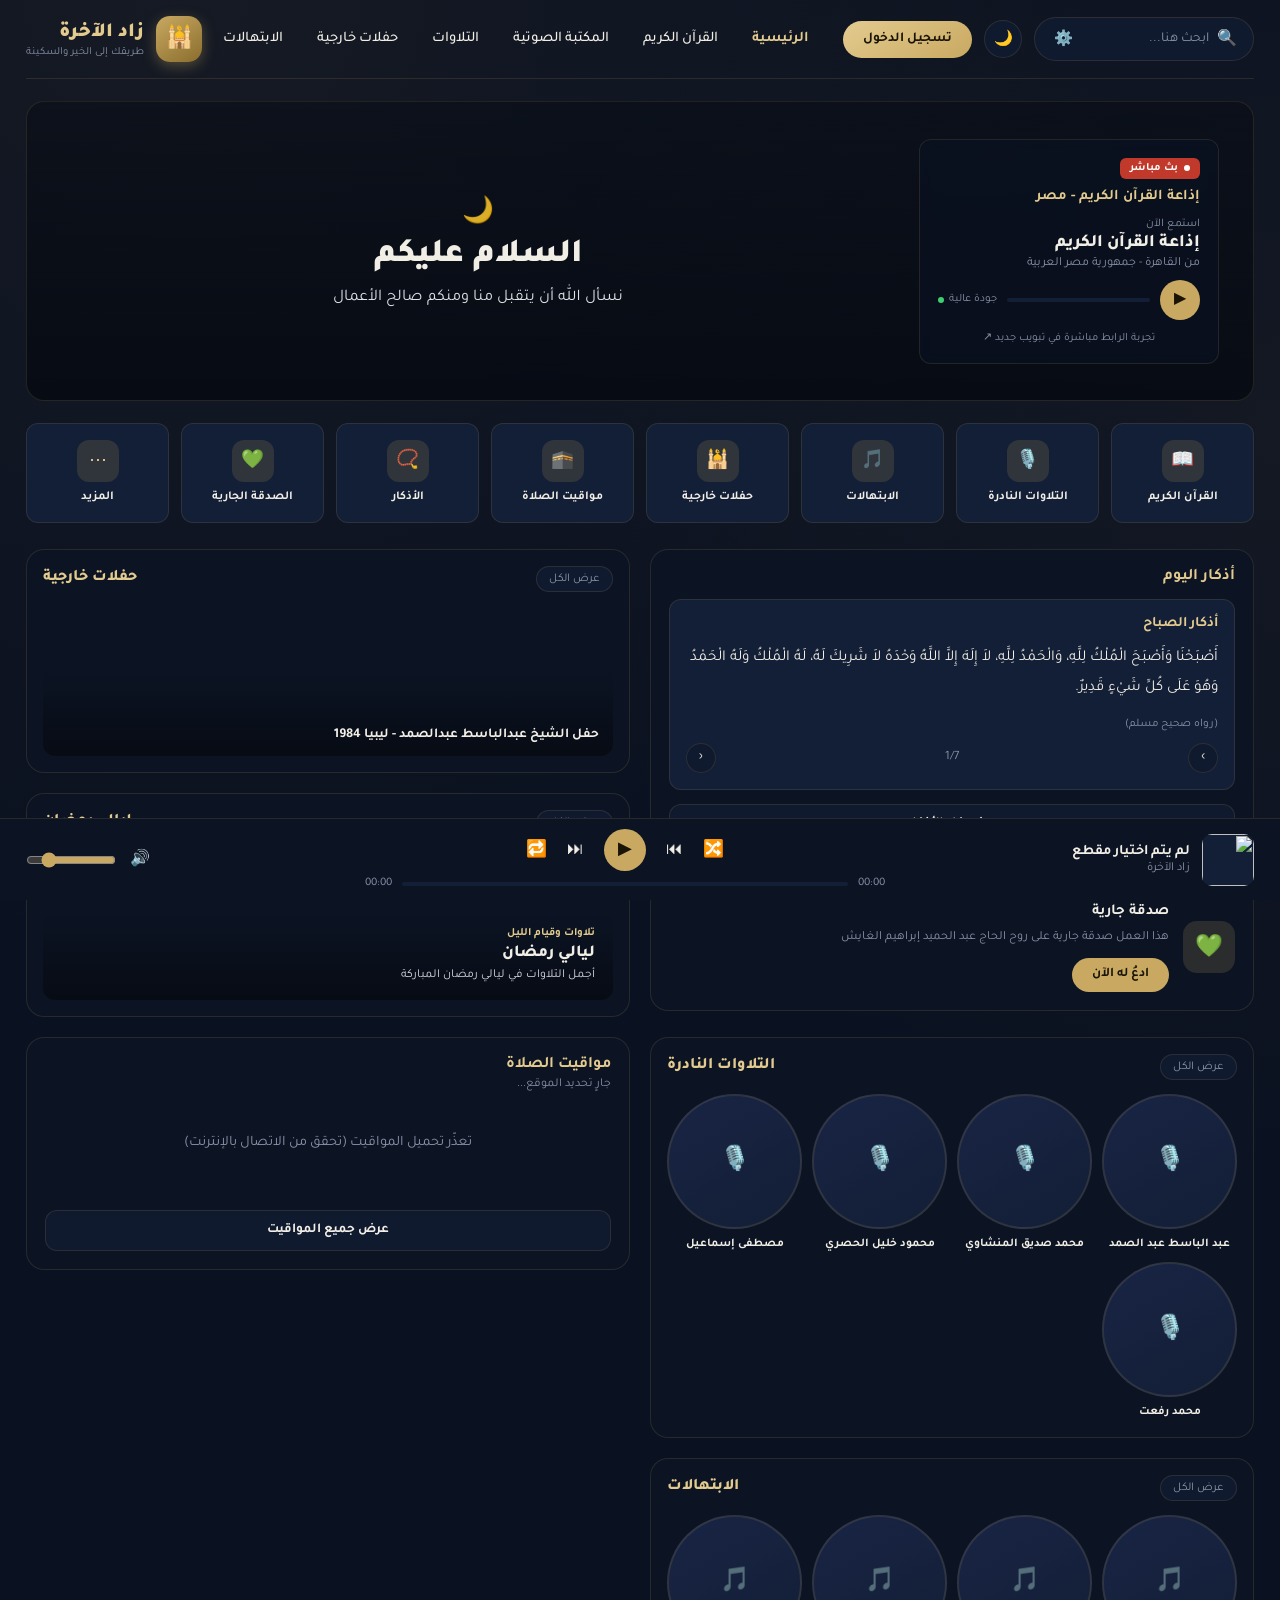
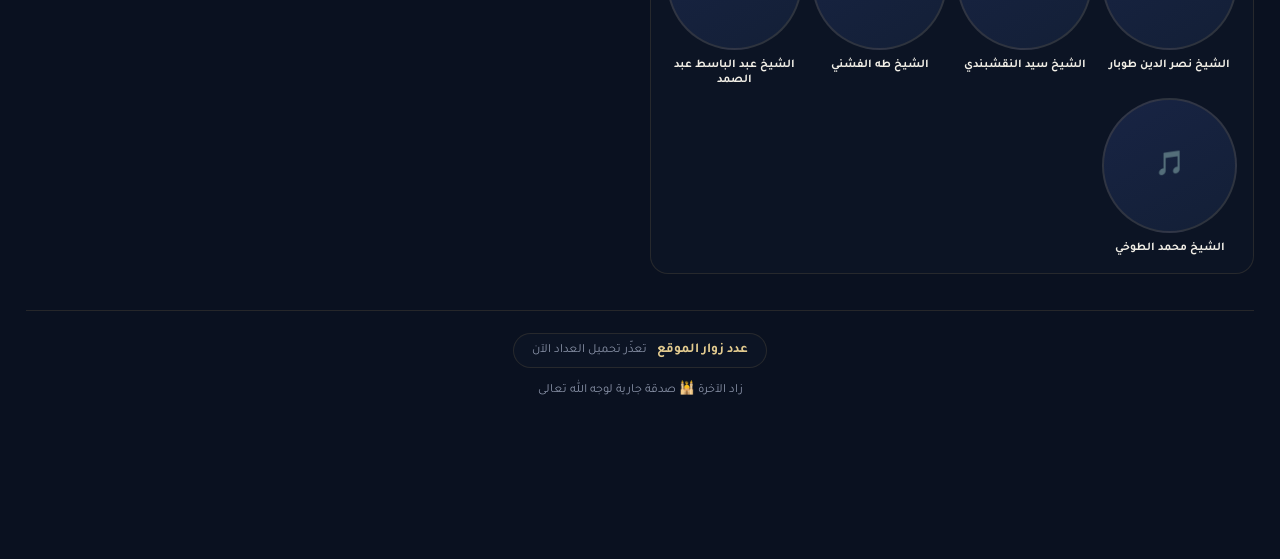
==== index.html @ 5b558870 "test" ====
<!DOCTYPE html>
<html lang="ar" dir="rtl">
<head>
<meta charset="UTF-8">
<meta name="viewport" content="width=device-width, initial-scale=1.0">
<title>زاد الآخرة - خير الزاد ليوم المعاد</title>
<meta name="description" content="زاد الآخرة: منصتك الإسلامية الشاملة للقرآن الكريم، التلاوات، الابتهالات، الأذكار، ومواقيت الصلاة.">
<link rel="icon" href="data:image/svg+xml,<svg xmlns=%22http://www.w3.org/2000/svg%22 viewBox=%220 0 100 100%22><text y=%22.9em%22 font-size=%2290%22>🕌</text></svg>">
<link rel="stylesheet" href="css/style.css">
</head>
<body>

<script>
function renderPage(){
  const c = document.getElementById("page-content");
  c.innerHTML = `
    <section class="hero">
      <div class="hero-inner">
        <div class="hero-radio">
          <span class="live-badge"><span class="dot"></span> بث مباشر</span>
          <div class="radio-title">إذاعة القرآن الكريم - مصر</div>
          <div class="radio-now">
            <div class="lbl">استمع الآن</div>
            <h3>إذاعة القرآن الكريم</h3>
            <p>من القاهرة - جمهورية مصر العربية</p>
          </div>
          <div class="radio-controls">
            <button class="radio-play-btn" id="radio-play">▶</button>
            <div class="radio-progress"><i></i></div>
            <span class="radio-quality">جودة عالية <i class="dot-green"></i></span>
          </div>
          <a href="https://backup.qurango.net/radio/mix" target="_blank" rel="noopener" style="display:block; margin-top:10px; font-size:.7rem; color:var(--text-muted); text-align:center;">تجربة الرابط مباشرة في تبويب جديد ↗</a>
        </div>
        <div class="hero-text">
          <div class="crescent">🌙</div>
          <h2>السلام عليكم</h2>
          <p>نسأل الله أن يتقبل منا ومنكم صالح الأعمال</p>
        </div>
      </div>
    </section>

    <nav class="quick-access">
      <a href="quran.html"><span class="qa-ico">📖</span><span>القرآن الكريم</span></a>
      <a href="tilawat.html"><span class="qa-ico">🎙️</span><span>التلاوات النادرة</span></a>
      <a href="ibtihalat.html"><span class="qa-ico">🎵</span><span>الابتهالات</span></a>
      <a href="external.html"><span class="qa-ico">🕌</span><span>حفلات خارجية</span></a>
      <a href="#prayer-panel"><span class="qa-ico">🕋</span><span>مواقيت الصلاة</span></a>
      <a href="azkar.html"><span class="qa-ico">📿</span><span>الأذكار</span></a>
      <a href="sadaqa.html"><span class="qa-ico">💚</span><span>الصدقة الجارية</span></a>
      <a href="settings.html"><span class="qa-ico">⋯</span><span>المزيد</span></a>
    </nav>

    <div class="dashboard-grid">
      <aside class="dash-col">
        <div class="panel">
          <h3>أذكار اليوم</h3>
          <div class="azkar-mini" style="margin-top:12px">
            <div class="azkar-cat" id="azkar-cat">أذكار الصباح</div>
            <p class="azkar-text" id="azkar-text">جارٍ التحميل...</p>
            <div class="azkar-source" id="azkar-source"></div>
            <div class="azkar-nav">
              <button id="azkar-next">›</button>
              <span class="count" id="azkar-count">1/10</span>
              <button id="azkar-prev">‹</button>
            </div>
          </div>
          <button class="show-all-btn" onclick="location.href='azkar.html'">عرض كل الأذكار</button>
        </div>

        <div class="sadaqa-panel">
          <div class="sadaqa-ico">💚</div>
          <div>
            <h3>صدقة جارية</h3>
            <p class="sadaqa-dedication" id="sadaqa-name">هذا العمل صدقة جارية على روح الحاج عبد الحميد إبراهيم الغايش</p>
            <button class="sadaqa-btn" id="dua-btn">ادعُ له الآن</button>
          </div>
        </div>
      </aside>

      <section class="dash-col">
        <div class="panel-block">
          <div class="panel-block-head">
            <a href="external.html" class="see-all">عرض الكل</a>
            <h3>حفلات خارجية</h3>
          </div>
          <a class="media-card" href="external.html" style="background-image:url('https://commons.wikimedia.org/wiki/Special:FilePath/Great%20Mosque%20of%20Mecca%20at%20night.jpg')">
            <span class="media-caption">حفل الشيخ عبدالباسط عبدالصمد - ليبيا 1984</span>
          </a>
        </div>
        <div class="panel-block">
          <div class="panel-block-head">
            <a href="tilawat.html" class="see-all">عرض الكل</a>
            <h3>ليالي رمضان</h3>
          </div>
          <a class="media-card ramadan" href="tilawat.html" style="background-image:url('https://commons.wikimedia.org/wiki/Special:FilePath/Ramadan%20Lantern.jpg')">
            <div class="mc-eyebrow">تلاوات وقيام الليل</div>
            <div class="mc-title">ليالي رمضان</div>
            <div class="mc-sub">أجمل التلاوات في ليالي رمضان المباركة</div>
          </a>
        </div>
      </section>

      <section class="dash-col">
        <div class="panel-block">
          <div class="panel-block-head">
            <a href="tilawat.html" class="see-all">عرض الكل</a>
            <h3>التلاوات النادرة</h3>
          </div>
          <div class="reciter-grid" id="rare-recitations"></div>
        </div>
        <div class="panel-block">
          <div class="panel-block-head">
            <a href="ibtihalat.html" class="see-all">عرض الكل</a>
            <h3>الابتهالات</h3>
          </div>
          <div class="reciter-grid" id="ibtihalat-grid"></div>
        </div>
      </section>

      <aside class="dash-col">
        <div class="panel" id="prayer-panel">
          <h3>مواقيت الصلاة</h3>
          <div class="sub" id="prayer-location">جارٍ تحديد الموقع...</div>
          <div class="prayer-list" id="prayer-list">
            <div class="empty-msg">جارٍ تحميل المواقيت...</div>
          </div>
          <button class="show-all-btn" onclick="location.href='adhan.html'">عرض جميع المواقيت</button>
        </div>
      </aside>
    </div>
  `;

  document.getElementById("dua-btn").onclick = ()=>showToast("اللهم اغفر له وارحمه واجعل هذا العمل نورًا له في قبره 🤍");

  // التلاوات النادرة (قراء مختارون) - بصورهم الحقيقية من ويكيميديا كومنز
  const rareReciters = [
    {name:"عبد الباسط عبد الصمد", reciterId:"jhn", num:18, img:"https://commons.wikimedia.org/wiki/Special:FilePath/عبدالباسط عبد الصمد رحمه الله.jpg"},
    {name:"محمد صديق المنشاوي", reciterId:"minsh", num:36, img:"https://commons.wikimedia.org/wiki/Special:FilePath/الشيخ محمد صديق المنشاوي.jpg"},
    {name:"محمود خليل الحصري", reciterId:"husr", num:67, img:"https://commons.wikimedia.org/wiki/Special:FilePath/Hussary.jpg"},
    {name:"مصطفى إسماعيل", reciterId:"ajm", num:55, img:"https://commons.wikimedia.org/wiki/Special:FilePath/الشيخ مصطفى إسماعيل (02) (cropped).jpg"},
    {name:"محمد رفعت", reciterId:"sds", num:2, img:"https://commons.wikimedia.org/wiki/Special:FilePath/Rifaat quran.jpg"},
  ];
  const rareWrap = document.getElementById("rare-recitations");
  rareReciters.forEach(r=>{
    const url = surahAudioUrl(r.reciterId, r.num);
    const el = document.createElement("div");
    el.className = "reciter-card";
    el.innerHTML = `
      <div class="reciter-avatar">
        <img src="${r.img}" alt="${r.name}" loading="lazy" onerror="this.style.display='none'; this.nextElementSibling.style.display='flex';">
        <span class="avatar-fallback" style="display:none">🎙️</span>
        <span class="play-dot">▶</span>
      </div>
      <div class="r-name">${r.name}</div>`;
    el.onclick = ()=>playSingle(r.name, "تلاوة نادرة", url);
    rareWrap.appendChild(el);
  });

  // الابتهالات (مكتبة حقيقية - أول مقطع من كل مبتهل)
  const ibtWrap = document.getElementById("ibtihalat-grid");
  IBTIHALAT_LIBRARY.forEach(group=>{
    const track = group.tracks[0];
    const el = document.createElement("div");
    el.className = "reciter-card";
    const avatarInner = group.img
      ? `<img src="${group.img}" alt="${group.munshid}" loading="lazy" onerror="this.style.display='none'; this.nextElementSibling.style.display='flex';"><span class="avatar-fallback" style="display:none">🎵</span>`
      : `<span class="avatar-fallback">🎵</span>`;
    el.innerHTML = `
      <div class="reciter-avatar">${avatarInner}<span class="play-dot">▶</span></div>
      <div class="r-name">${group.munshid}</div>`;
    el.onclick = ()=>playSingle(track.title, group.munshid, track.url);
    ibtWrap.appendChild(el);
  });

  // أذكار اليوم (widget)
  const azkarList = (typeof AZKAR_CATEGORIES !== "undefined") ? AZKAR_CATEGORIES["أذكار الصباح"] : [];
  let azkarIndex = 0;
  function renderAzkar(){
    if(!azkarList.length) return;
    const item = azkarList[azkarIndex];
    document.getElementById("azkar-text").textContent = item.text;
    document.getElementById("azkar-source").textContent = `(رواه ${item.source})`;
    document.getElementById("azkar-count").textContent = `${azkarIndex+1}/${azkarList.length}`;
  }
  renderAzkar();
  document.getElementById("azkar-next").onclick = ()=>{
    azkarIndex = (azkarIndex+1) % azkarList.length; renderAzkar();
  };
  document.getElementById("azkar-prev").onclick = ()=>{
    azkarIndex = (azkarIndex-1+azkarList.length) % azkarList.length; renderAzkar();
  };
}
</script>

<script src="js/quran-data.js"></script>
<script src="js/azkar-data.js"></script>
<script src="js/ibtihalat-data.js"></script>
<script src="js/layout.js"></script>
</body>
</html>
---- css/style.css ----
/* =========================================================
   زاد الآخرة - التنسيق الرئيسي
   ========================================================= */
@import url('https://fonts.googleapis.com/css2?family=Tajawal:wght@300;400;500;700;900&display=swap');

:root{
  --bg-main:#0a1120;
  --bg-elevated:#101a2e;
  --bg-card:#131f36;
  --bg-card-hover:#182444;
  --sidebar-bg:#0c1424;
  --gold:#c9a961;
  --gold-light:#e3cb8f;
  --gold-dim:rgba(201,169,97,.16);
  --text-main:#f1eee6;
  --text-muted:#8a93a8;
  --border:rgba(201,169,97,.14);
  --radius-lg:18px;
  --radius-md:12px;
  --radius-sm:8px;
  --shadow:0 8px 24px rgba(0,0,0,.35);
}

*{box-sizing:border-box; margin:0; padding:0;}

html{scroll-behavior:smooth;}

body{
  font-family:'Tajawal', sans-serif;
  background:var(--bg-main);
  color:var(--text-main);
  min-height:100vh;
  direction:rtl;
  padding-bottom:96px; /* space for fixed player */
  background-image:
    radial-gradient(circle at 15% 0%, rgba(201,169,97,.06), transparent 40%),
    radial-gradient(circle at 100% 20%, rgba(201,169,97,.05), transparent 35%);
}

a{color:inherit; text-decoration:none;}
img{max-width:100%; display:block;}
button{font-family:inherit; cursor:pointer; border:none; background:none; color:inherit;}
input{font-family:inherit;}
ul{list-style:none;}

/* ---------- Layout Shell (top navbar + full-width content) ---------- */
#app-shell{
  max-width:1680px;
  margin:0 auto;
  padding:0 26px 40px;
}
@media (max-width:880px){
  #app-shell{padding:0 14px 30px;}
}

/* ---------- Top Navbar ---------- */
#topnav{
  direction:ltr; /* places brand on the left / actions on the right, per design */
  display:flex; align-items:center; justify-content:space-between; gap:20px;
  padding:16px 0; margin-bottom:22px;
  border-bottom:1px solid var(--border);
}
.brand{
  direction:rtl; display:flex; align-items:center; gap:12px; flex-shrink:0;
}
.brand-icon{
  width:46px;height:46px;border-radius:14px;
  background:linear-gradient(145deg,var(--gold),#8a6d2e);
  display:flex;align-items:center;justify-content:center;
  font-size:1.35rem; box-shadow:0 4px 14px rgba(201,169,97,.35); flex-shrink:0;
}
.brand h1{font-size:1.25rem; color:var(--gold-light); font-weight:900; line-height:1.3;}
.brand span{display:block; font-size:.68rem; color:var(--text-muted); font-weight:400;}

.nav-links{
  direction:rtl; display:flex; align-items:center; gap:6px; flex-wrap:nowrap;
  overflow-x:auto; scrollbar-width:none;
}
.nav-links::-webkit-scrollbar{display:none;}
.nav-links a{
  padding:9px 14px; border-radius:10px; font-weight:500; font-size:.92rem;
  color:var(--text-main); white-space:nowrap; transition:.2s;
}
.nav-links a:hover{background:var(--bg-card-hover); color:var(--gold-light);}
.nav-links a.active{color:var(--gold-light); font-weight:700; position:relative;}
.nav-links a.active::after{
  content:""; position:absolute; right:14px; left:14px; bottom:-2px; height:2px;
  background:var(--gold);
}
.nav-links .nav-ico{display:none;}

.topnav-actions{direction:rtl; display:flex; align-items:center; gap:12px; flex-shrink:0;}
.search-box{
  direction:rtl; display:flex; align-items:center; gap:8px;
  background:var(--bg-elevated); border:1px solid var(--border);
  border-radius:24px; padding:9px 16px; width:220px;
}
.search-box input{
  background:none; border:none; outline:none; color:var(--text-main);
  flex:1; font-size:.85rem; min-width:0;
}
.search-box input::placeholder{color:var(--text-muted);}
.top-icon-btn{
  width:38px;height:38px;border-radius:50%;background:var(--bg-elevated);
  border:1px solid var(--border); display:flex;align-items:center;justify-content:center;
  font-size:.95rem; flex-shrink:0;
}
.login-btn{
  background:linear-gradient(145deg,var(--gold-light),var(--gold));
  color:#1a1406; font-weight:700; font-size:.85rem;
  padding:10px 20px; border-radius:24px; white-space:nowrap; flex-shrink:0;
}
@media (max-width:1100px){
  .search-box{width:150px;}
}
@media (max-width:880px){
  #topnav{flex-wrap:wrap;}
  .nav-links{order:3; width:100%; padding-top:10px; border-top:1px solid var(--border);}
  .search-box{display:none;}
}

/* ---------- Main content ---------- */
#main-col{min-width:0;}

/* Hero */
.hero{
  position:relative; border-radius:var(--radius-lg); overflow:hidden;
  min-height:300px; margin-bottom:22px; border:1px solid var(--border);
  background:linear-gradient(180deg,rgba(6,10,18,.45),rgba(6,10,18,.85)),
    url('https://commons.wikimedia.org/wiki/Special:FilePath/Sheikh%20Zayed%20Mosque%20at%20night.jpg') center/cover no-repeat;
  display:flex; align-items:center;
}
.hero-inner{
  width:100%; display:flex; align-items:center; justify-content:space-between; gap:24px;
  padding:34px; flex-wrap:wrap;
}
.hero-text{flex:1; min-width:260px; text-align:center;}
.hero-text .crescent{font-size:1.6rem; margin-bottom:6px; opacity:.85;}
.hero-text h2{font-size:2.1rem; font-weight:900; margin-bottom:12px;}
.hero-text p{color:#dfe2e8; font-size:1.02rem;}

.hero-radio{
  width:300px; flex-shrink:0; background:rgba(10,17,32,.72);
  border:1px solid var(--border); border-radius:var(--radius-md);
  padding:18px; backdrop-filter:blur(6px);
}
.hero-radio .live-badge{
  display:inline-flex; align-items:center; gap:6px; background:#c0392b; color:#fff;
  font-size:.7rem; font-weight:700; padding:4px 10px; border-radius:6px; margin-bottom:10px;
}
.hero-radio .live-badge .dot{width:6px;height:6px;border-radius:50%; background:#fff;}
.hero-radio .radio-title{font-size:.92rem; font-weight:700; color:var(--gold-light); margin-bottom:12px;}
.hero-radio .radio-now{margin-bottom:10px;}
.hero-radio .radio-now .lbl{color:var(--text-muted); font-size:.72rem;}
.hero-radio .radio-now h3{font-size:1.1rem; font-weight:800; margin:2px 0;}
.hero-radio .radio-now p{color:var(--text-muted); font-size:.78rem;}
.radio-controls{display:flex; align-items:center; gap:10px; margin-top:8px;}
.radio-play-btn{
  width:40px;height:40px;border-radius:50%; background:var(--gold); color:#1a1406;
  display:flex;align-items:center;justify-content:center; font-size:1rem; flex-shrink:0;
}
.radio-progress{flex:1; height:4px; background:var(--bg-card); border-radius:4px; overflow:hidden;}
.radio-progress i{display:block; height:100%; width:0%; background:var(--gold);}
.radio-quality{display:flex; align-items:center; gap:5px; color:var(--text-muted); font-size:.7rem; white-space:nowrap;}
.radio-quality .dot-green{width:6px;height:6px;border-radius:50%; background:#3ecf6e; display:inline-block;}

/* Quick access icon row */
.quick-access{
  display:grid; grid-template-columns:repeat(8,1fr); gap:12px; margin-bottom:26px;
}
.quick-access a{
  display:flex; flex-direction:column; align-items:center; gap:8px;
  background:var(--bg-card); border:1px solid var(--border); border-radius:var(--radius-md);
  padding:16px 8px; text-align:center; transition:.2s;
}
.quick-access a:hover{border-color:var(--gold); transform:translateY(-3px);}
.quick-access .qa-ico{
  width:42px;height:42px;border-radius:12px; background:var(--gold-dim); color:var(--gold-light);
  display:flex;align-items:center;justify-content:center; font-size:1.15rem;
}
.quick-access span:last-child{font-size:.76rem; font-weight:600; line-height:1.3;}
@media (max-width:1200px){.quick-access{grid-template-columns:repeat(4,1fr);}}
@media (max-width:560px){.quick-access{grid-template-columns:repeat(3,1fr);}}

/* Dashboard grid (4 columns like the reference design) */
.dashboard-grid{
  display:grid; grid-template-columns: 1.05fr 1.35fr 1.35fr 1.05fr; gap:20px; align-items:start;
  direction:rtl;
}
@media (max-width:1400px){
  .dashboard-grid{grid-template-columns: 1fr 1fr;}
}
@media (max-width:760px){
  .dashboard-grid{grid-template-columns: 1fr;}
}
.dash-col{display:flex; flex-direction:column; gap:20px; min-width:0;}

.panel-block{
  background:var(--sidebar-bg); border:1px solid var(--border); border-radius:var(--radius-lg);
  padding:16px;
}
.panel-block-head{display:flex; align-items:center; justify-content:space-between; margin-bottom:14px;}
.panel-block-head h3{font-size:1rem; font-weight:800; color:var(--gold-light);}
.panel-block-head .see-all{
  font-size:.74rem; color:var(--text-muted); background:var(--bg-elevated);
  padding:5px 12px; border-radius:14px; border:1px solid var(--border);
}
.panel-block-head .see-all:hover{color:var(--gold-light); border-color:var(--gold);}

.reciter-grid{display:grid; grid-template-columns:repeat(5,1fr); gap:10px;}
@media (max-width:1400px){.reciter-grid{grid-template-columns:repeat(4,1fr);}}
@media (max-width:560px){.reciter-grid{grid-template-columns:repeat(3,1fr);}}
.reciter-card{display:flex; flex-direction:column; align-items:center; gap:8px; text-align:center; cursor:pointer;}
.reciter-avatar{
  width:100%; aspect-ratio:1; border-radius:50%; background:linear-gradient(150deg,var(--bg-card-hover),var(--bg-card));
  border:2px solid var(--border); display:flex; align-items:center; justify-content:center;
  font-size:1.5rem; color:var(--gold-light); position:relative; transition:.2s; overflow:hidden;
}
.reciter-avatar img{
  width:100%; height:100%; object-fit:cover; object-position:top center; border-radius:50%;
}
.reciter-avatar .avatar-fallback{
  width:100%; height:100%; display:flex; align-items:center; justify-content:center;
}
.reciter-card:hover .reciter-avatar{border-color:var(--gold); box-shadow:0 0 0 4px var(--gold-dim);}
.reciter-avatar .play-dot{
  position:absolute; bottom:-2px; left:-2px; width:22px;height:22px;border-radius:50%;
  background:var(--gold); color:#1a1406; display:flex; align-items:center; justify-content:center; font-size:.68rem;
}
.reciter-card .r-name{font-size:.74rem; font-weight:600; line-height:1.3;}

.media-card{
  display:block; position:relative; border-radius:var(--radius-md); overflow:hidden;
  min-height:150px; background-size:cover; background-position:center;
}
.media-card::after{
  content:""; position:absolute; inset:0;
  background:linear-gradient(180deg,transparent 40%,rgba(6,10,18,.9));
}
.media-card .media-caption{
  position:absolute; right:14px; bottom:12px; left:14px; z-index:1; font-size:.85rem; font-weight:700;
}
.media-card.ramadan{
  display:flex; flex-direction:column; justify-content:flex-end; padding:18px; min-height:150px;
}
.media-card.ramadan .mc-eyebrow{color:var(--gold-light); font-size:.7rem; font-weight:700; margin-bottom:4px; position:relative; z-index:1;}
.media-card.ramadan .mc-title{font-size:1.05rem; font-weight:800; margin-bottom:4px; position:relative; z-index:1;}
.media-card.ramadan .mc-sub{font-size:.76rem; color:#d8dbe2; position:relative; z-index:1;}

.azkar-mini{
  background:var(--bg-card); border:1px solid var(--border); border-radius:var(--radius-md); padding:16px;
}
.azkar-mini .azkar-cat{color:var(--gold-light); font-weight:700; font-size:.9rem; margin-bottom:10px;}
.azkar-mini .azkar-text{font-size:.95rem; line-height:2; margin-bottom:14px;}
.azkar-mini .azkar-source{color:var(--text-muted); font-size:.72rem; margin-bottom:12px;}
.azkar-nav{display:flex; align-items:center; justify-content:space-between;}
.azkar-nav button{
  width:30px;height:30px;border-radius:50%; background:var(--bg-elevated); border:1px solid var(--border);
  color:var(--text-main); display:flex; align-items:center; justify-content:center;
}
.azkar-nav button:hover{border-color:var(--gold); color:var(--gold-light);}
.azkar-nav .count{color:var(--text-muted); font-size:.8rem;}
.show-all-btn{
  width:100%; margin-top:14px; padding:11px; border-radius:12px; background:var(--bg-elevated);
  border:1px solid var(--border); color:var(--text-main); font-weight:700; font-size:.85rem;
}
.show-all-btn:hover{border-color:var(--gold); color:var(--gold-light);}

.sadaqa-panel{
  background:var(--sidebar-bg); border:1px solid var(--border); border-radius:var(--radius-lg);
  padding:18px; display:flex; align-items:center; gap:14px;
}
.sadaqa-ico{
  width:52px;height:52px;border-radius:14px; background:var(--gold-dim); color:#3ecf6e;
  display:flex;align-items:center;justify-content:center; font-size:1.4rem; flex-shrink:0;
}
.sadaqa-panel h3{font-size:.95rem; margin-bottom:6px;}
.sadaqa-dedication{
  font-size:.78rem; line-height:1.7; color:var(--text-muted); margin-bottom:10px;
}
.sadaqa-btn{
  background:var(--gold); color:#1a1406; font-weight:700; font-size:.82rem;
  padding:9px 20px; border-radius:20px;
}

/* توافق مع صفحات فرعية قديمة لا تزال تستخدم كلاسات hero-banner / hero-btn */
.hero-banner{
  position:relative; border-radius:var(--radius-lg); overflow:hidden;
  display:flex; align-items:center; justify-content:center; text-align:center;
  padding:40px 20px; margin-bottom:26px; border:1px solid var(--border);
  background:linear-gradient(180deg,rgba(8,12,22,.55),rgba(8,12,22,.88)),
    url('https://commons.wikimedia.org/wiki/Special:FilePath/Koutoubia%20Mosque%20at%20the%20sunset%20(1).jpg') center/cover no-repeat;
}
.hero-banner .tag{color:var(--gold-light); font-weight:700; margin-bottom:10px; font-size:1rem;}
.hero-banner h2{font-size:2rem; margin-bottom:16px; font-weight:900;}
.hero-banner p{color:#dfe2e8; max-width:640px; margin:0 auto 22px; line-height:2;}
.hero-btn{
  background:var(--gold); color:#1a1406; font-weight:700; padding:11px 26px;
  border-radius:30px; display:inline-flex; gap:8px; align-items:center;
}

section.block{margin-bottom:30px;}
.block-title{font-size:1.25rem; font-weight:700; text-align:center; margin-bottom:18px; color:var(--gold-light);}

.card-grid{display:grid; grid-template-columns:repeat(4,1fr); gap:16px;}
@media (max-width:1400px){.card-grid{grid-template-columns:repeat(2,1fr);}}
@media (max-width:560px){.card-grid{grid-template-columns:1fr;}}

.lib-card{
  background:var(--bg-card); border:1px solid var(--border); border-radius:var(--radius-md);
  overflow:hidden; transition:.25s;
}
.lib-card:hover{transform:translateY(-4px); border-color:var(--gold); box-shadow:var(--shadow);}
.lib-card .thumb{height:130px; background-size:cover; background-position:center;}
.lib-card .body{padding:14px 16px;}
.lib-card h3{font-size:1.02rem; margin-bottom:6px;}
.lib-card p{color:var(--text-muted); font-size:.82rem; display:flex; justify-content:space-between; align-items:center;}

.hscroll{display:flex; gap:16px; overflow-x:auto; padding-bottom:10px;}
.hscroll::-webkit-scrollbar{height:6px;}
.hscroll::-webkit-scrollbar-thumb{background:var(--gold-dim); border-radius:6px;}

.rec-card{
  min-width:190px; background:var(--bg-card); border:1px solid var(--border);
  border-radius:var(--radius-md); overflow:hidden; cursor:pointer; transition:.2s;
}
.rec-card:hover{border-color:var(--gold);}
.rec-card .thumb{height:120px; background-size:cover; background-position:center; position:relative;}
.rec-card .playbtn{
  position:absolute; bottom:8px; right:8px; width:34px;height:34px;border-radius:50%;
  background:var(--gold); color:#1a1406; display:flex;align-items:center;justify-content:center;
}
.rec-card .body{padding:10px 12px;}
.rec-card h4{font-size:.9rem; margin-bottom:4px; white-space:nowrap; overflow:hidden; text-overflow:ellipsis;}
.rec-card p{color:var(--text-muted); font-size:.76rem; display:flex; justify-content:space-between;}

/* generic list rows (surahs, azkar, etc) */
.list-rows{display:flex; flex-direction:column; gap:10px;}
.row-item{
  display:flex; align-items:center; justify-content:space-between; gap:12px;
  background:var(--bg-card); border:1px solid var(--border); border-radius:var(--radius-md);
  padding:13px 18px; transition:.2s;
}
.row-item:hover{border-color:var(--gold); background:var(--bg-card-hover);}
.row-left{display:flex; align-items:center; gap:14px;}
.row-num{
  width:34px;height:34px;border-radius:50%; background:var(--gold-dim); color:var(--gold-light);
  display:flex;align-items:center;justify-content:center; font-size:.85rem; font-weight:700;
}
.row-title{font-weight:600; font-size:.98rem;}
.row-sub{color:var(--text-muted); font-size:.78rem;}
.row-play{
  width:38px;height:38px;border-radius:50%; background:var(--gold-dim); color:var(--gold-light);
  display:flex;align-items:center;justify-content:center; font-size:.95rem; flex-shrink:0;
}
.row-item:hover .row-play{background:var(--gold); color:#1a1406;}

.filter-bar{display:flex; gap:10px; margin-bottom:20px; flex-wrap:wrap; align-items:center;}
.filter-bar select, .filter-bar input{
  background:var(--bg-elevated); border:1px solid var(--border); color:var(--text-main);
  padding:10px 16px; border-radius:10px; font-size:.9rem; outline:none;
}
.page-heading{margin-bottom:22px;}
.page-heading h1{font-size:1.5rem; color:var(--gold-light); margin-bottom:6px;}
.page-heading p{color:var(--text-muted); font-size:.9rem;}

/* Azkar / text cards */
.text-card{
  background:var(--bg-card); border:1px solid var(--border); border-radius:var(--radius-md);
  padding:20px 22px; margin-bottom:14px;
}
.text-card .zekr-text{font-size:1.08rem; line-height:2.3; margin-bottom:10px;}
.text-card .meta{display:flex; justify-content:space-between; color:var(--gold-light); font-size:.8rem;}
.counter-badge{
  background:var(--gold-dim); color:var(--gold-light); padding:5px 12px; border-radius:20px; font-size:.78rem;
}

/* ---------- Panel base (used for prayer times, azkar widget, etc.) ---------- */
.panel{
  background:var(--sidebar-bg); border:1px solid var(--border); border-radius:var(--radius-lg);
  padding:18px 18px;
}
.panel h3{font-size:1rem; margin-bottom:2px; color:var(--gold-light);}
.panel .sub{color:var(--text-muted); font-size:.76rem; margin-bottom:14px;}
.prayer-list{display:flex; flex-direction:column; gap:8px; margin-bottom:14px;}
.prayer-row{
  display:flex; justify-content:space-between; align-items:center;
  padding:9px 12px; border-radius:10px; font-size:.92rem;
}
.prayer-row.active{background:var(--gold-dim);}
.prayer-row .name{display:flex; align-items:center; gap:8px; color:var(--text-main);}
.prayer-row .time{color:var(--gold-light); font-weight:700; direction:ltr;}
.countdown-box{
  text-align:center; margin-top:14px; padding-top:14px; border-top:1px solid var(--border);
}
.countdown-box .lbl{color:var(--text-muted); font-size:.78rem; margin-bottom:6px;}
.countdown-box .val{font-size:1.7rem; font-weight:900; color:var(--gold-light); direction:ltr;}

.adhan-card{display:flex; align-items:center; justify-content:space-between; gap:10px;}
.adhan-card .info .lbl{color:var(--text-muted); font-size:.76rem;}
.adhan-card .info .val{font-weight:700; font-size:.95rem; margin-top:2px;}
.adhan-btn{
  background:var(--gold); color:#1a1406; font-weight:700; font-size:.78rem;
  padding:9px 16px; border-radius:20px; white-space:nowrap;
}

/* ---------- Site Footer / Real Visitor Counter ---------- */
#site-footer{
  margin-top:36px; padding:22px 20px 26px; text-align:center;
  border-top:1px solid var(--border);
}
.visitor-counter{
  display:inline-flex; align-items:center; gap:10px; flex-wrap:wrap; justify-content:center;
  background:var(--sidebar-bg); border:1px solid var(--border); border-radius:30px;
  padding:8px 18px; margin-bottom:12px;
}
.visitor-counter .vc-label{color:var(--gold-light); font-size:.85rem; font-weight:700;}
.visitor-counter img{height:20px; display:block;}
.footer-note{color:var(--text-muted); font-size:.78rem;}

/* ---------- Bottom fixed player ---------- */
#player-bar{
  position:fixed; bottom:0; left:0; right:0; height:82px;
  background:var(--sidebar-bg); border-top:1px solid var(--border);
  display:flex; align-items:center; gap:18px; padding:0 26px; z-index:100;
}
.player-track{display:flex; align-items:center; gap:12px; width:230px; flex-shrink:0;}
.player-track img{width:52px;height:52px;border-radius:10px; object-fit:cover; background:var(--bg-card);}
.player-track .t1{font-size:.9rem; font-weight:700; white-space:nowrap; overflow:hidden; text-overflow:ellipsis;}
.player-track .t2{font-size:.76rem; color:var(--text-muted);}
.player-center{flex:1; display:flex; flex-direction:column; align-items:center; gap:6px;}
.player-controls{display:flex; align-items:center; gap:20px;}
.player-controls button{font-size:1.05rem; color:var(--text-main);}
.player-controls .play-main{
  width:42px;height:42px;border-radius:50%; background:var(--gold); color:#1a1406;
  display:flex; align-items:center; justify-content:center; font-size:1.1rem;
}
.player-seek{display:flex; align-items:center; gap:10px; width:100%; max-width:520px; font-size:.72rem; color:var(--text-muted); direction:ltr;}
.player-seek .bar{flex:1; height:4px; background:var(--bg-card); border-radius:4px; position:relative;}
.player-seek .bar i{position:absolute; inset:0; width:0%; background:var(--gold); border-radius:4px;}
.player-extra{display:flex; align-items:center; gap:14px; width:200px; justify-content:flex-end; flex-shrink:0;}
.player-extra input[type=range]{width:90px; accent-color:var(--gold);}

.toast{
  position:fixed; bottom:100px; left:50%; transform:translateX(-50%);
  background:var(--gold); color:#1a1406; padding:10px 22px; border-radius:30px;
  font-weight:700; font-size:.85rem; z-index:200; opacity:0; pointer-events:none; transition:.3s;
}
.toast.show{opacity:1; bottom:110px;}

.empty-msg{text-align:center; color:var(--text-muted); padding:30px; font-size:.9rem;}
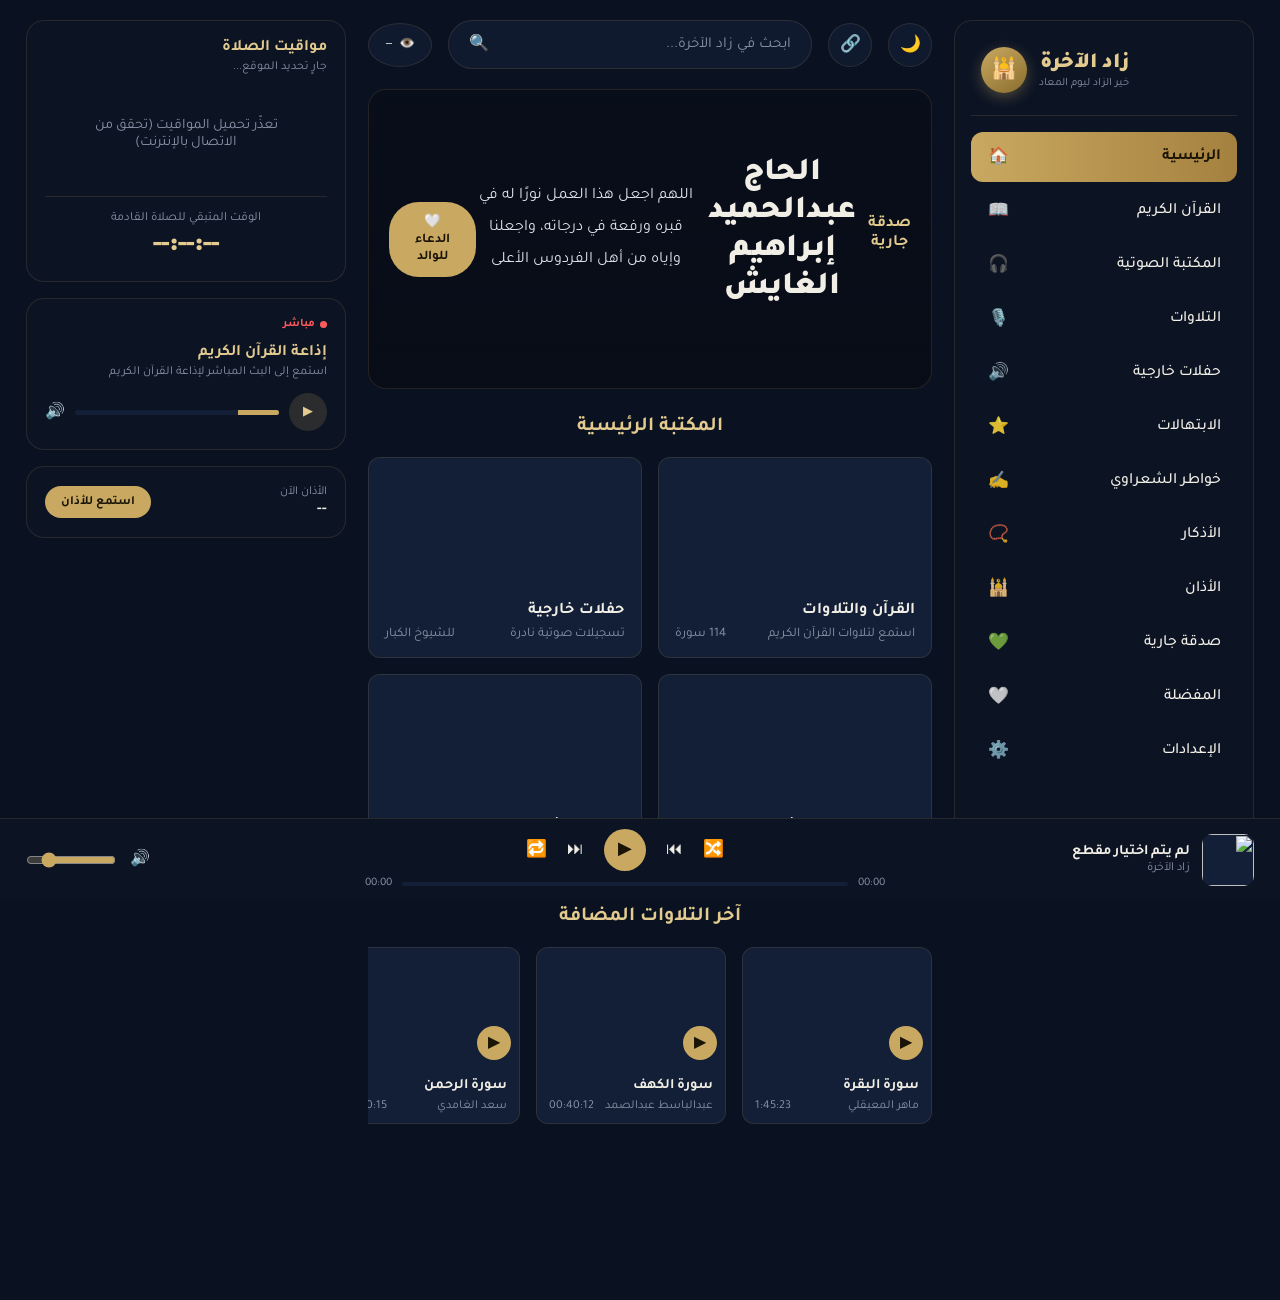
==== commit cf52c85f: "Add files via upload" ====
--- a/index.html
+++ b/index.html
@@ -14,187 +14,74 @@
 function renderPage(){
   const c = document.getElementById("page-content");
   c.innerHTML = `
-    <section class="hero">
-      <div class="hero-inner">
-        <div class="hero-radio">
-          <span class="live-badge"><span class="dot"></span> بث مباشر</span>
-          <div class="radio-title">إذاعة القرآن الكريم - مصر</div>
-          <div class="radio-now">
-            <div class="lbl">استمع الآن</div>
-            <h3>إذاعة القرآن الكريم</h3>
-            <p>من القاهرة - جمهورية مصر العربية</p>
-          </div>
-          <div class="radio-controls">
-            <button class="radio-play-btn" id="radio-play">▶</button>
-            <div class="radio-progress"><i></i></div>
-            <span class="radio-quality">جودة عالية <i class="dot-green"></i></span>
-          </div>
-          <a href="https://backup.qurango.net/radio/mix" target="_blank" rel="noopener" style="display:block; margin-top:10px; font-size:.7rem; color:var(--text-muted); text-align:center;">تجربة الرابط مباشرة في تبويب جديد ↗</a>
-        </div>
-        <div class="hero-text">
-          <div class="crescent">🌙</div>
-          <h2>السلام عليكم</h2>
-          <p>نسأل الله أن يتقبل منا ومنكم صالح الأعمال</p>
-        </div>
+    <section class="hero-banner">
+      <div class="tag">صدقة جارية</div>
+      <h2 id="sadaqa-name">جارٍ التحميل...</h2>
+      <p>اللهم اجعل هذا العمل نورًا له في قبره ورفعة في درجاته، واجعلنا وإياه من أهل الفردوس الأعلى</p>
+      <button class="hero-btn" id="dua-btn">🤍 الدعاء للوالد</button>
+    </section>
+
+    <section class="block">
+      <h2 class="block-title">المكتبة الرئيسية</h2>
+      <div class="card-grid">
+        <a class="lib-card" href="quran.html">
+          <div class="thumb" style="background-image:url('https://commons.wikimedia.org/wiki/Special:FilePath/Open%20Quran%20close%20up.jpg')"></div>
+          <div class="body"><h3>القرآن والتلاوات</h3><p><span>استمع لتلاوات القرآن الكريم</span><span>114 سورة</span></p></div>
+        </a>
+        <a class="lib-card" href="external.html">
+          <div class="thumb" style="background-image:url('https://commons.wikimedia.org/wiki/Special:FilePath/Microphone%20on%20stage.jpg')"></div>
+          <div class="body"><h3>حفلات خارجية</h3><p><span>تسجيلات صوتية نادرة</span><span>للشيوخ الكبار</span></p></div>
+        </a>
+        <a class="lib-card" href="ibtihalat.html">
+          <div class="thumb" style="background-image:url('https://commons.wikimedia.org/wiki/Special:FilePath/Ramadan%20Lantern.jpg')"></div>
+          <div class="body"><h3>الابتهالات والتواشيح</h3><p><span>ابتهالات ومدائح نبوية</span><span>أصوات عذبة</span></p></div>
+        </a>
+        <a class="lib-card" href="khawatir.html">
+          <div class="thumb" style="background-image:url('https://commons.wikimedia.org/wiki/Special:FilePath/Old%20book%20and%20glasses.jpg')"></div>
+          <div class="body"><h3>خواطر الشعراوي</h3><p><span>خواطر إيمانية رائعة</span><span>للشيخ الشعراوي</span></p></div>
+        </a>
       </div>
     </section>
 
-    <nav class="quick-access">
-      <a href="quran.html"><span class="qa-ico">📖</span><span>القرآن الكريم</span></a>
-      <a href="tilawat.html"><span class="qa-ico">🎙️</span><span>التلاوات النادرة</span></a>
-      <a href="ibtihalat.html"><span class="qa-ico">🎵</span><span>الابتهالات</span></a>
-      <a href="external.html"><span class="qa-ico">🕌</span><span>حفلات خارجية</span></a>
-      <a href="#prayer-panel"><span class="qa-ico">🕋</span><span>مواقيت الصلاة</span></a>
-      <a href="azkar.html"><span class="qa-ico">📿</span><span>الأذكار</span></a>
-      <a href="sadaqa.html"><span class="qa-ico">💚</span><span>الصدقة الجارية</span></a>
-      <a href="settings.html"><span class="qa-ico">⋯</span><span>المزيد</span></a>
-    </nav>
-
-    <div class="dashboard-grid">
-      <aside class="dash-col">
-        <div class="panel">
-          <h3>أذكار اليوم</h3>
-          <div class="azkar-mini" style="margin-top:12px">
-            <div class="azkar-cat" id="azkar-cat">أذكار الصباح</div>
-            <p class="azkar-text" id="azkar-text">جارٍ التحميل...</p>
-            <div class="azkar-source" id="azkar-source"></div>
-            <div class="azkar-nav">
-              <button id="azkar-next">›</button>
-              <span class="count" id="azkar-count">1/10</span>
-              <button id="azkar-prev">‹</button>
-            </div>
-          </div>
-          <button class="show-all-btn" onclick="location.href='azkar.html'">عرض كل الأذكار</button>
-        </div>
-
-        <div class="sadaqa-panel">
-          <div class="sadaqa-ico">💚</div>
-          <div>
-            <h3>صدقة جارية</h3>
-            <p class="sadaqa-dedication" id="sadaqa-name">هذا العمل صدقة جارية على روح الحاج عبد الحميد إبراهيم الغايش</p>
-            <button class="sadaqa-btn" id="dua-btn">ادعُ له الآن</button>
-          </div>
-        </div>
-      </aside>
-
-      <section class="dash-col">
-        <div class="panel-block">
-          <div class="panel-block-head">
-            <a href="external.html" class="see-all">عرض الكل</a>
-            <h3>حفلات خارجية</h3>
-          </div>
-          <a class="media-card" href="external.html" style="background-image:url('https://commons.wikimedia.org/wiki/Special:FilePath/Great%20Mosque%20of%20Mecca%20at%20night.jpg')">
-            <span class="media-caption">حفل الشيخ عبدالباسط عبدالصمد - ليبيا 1984</span>
-          </a>
-        </div>
-        <div class="panel-block">
-          <div class="panel-block-head">
-            <a href="tilawat.html" class="see-all">عرض الكل</a>
-            <h3>ليالي رمضان</h3>
-          </div>
-          <a class="media-card ramadan" href="tilawat.html" style="background-image:url('https://commons.wikimedia.org/wiki/Special:FilePath/Ramadan%20Lantern.jpg')">
-            <div class="mc-eyebrow">تلاوات وقيام الليل</div>
-            <div class="mc-title">ليالي رمضان</div>
-            <div class="mc-sub">أجمل التلاوات في ليالي رمضان المباركة</div>
-          </a>
-        </div>
-      </section>
-
-      <section class="dash-col">
-        <div class="panel-block">
-          <div class="panel-block-head">
-            <a href="tilawat.html" class="see-all">عرض الكل</a>
-            <h3>التلاوات النادرة</h3>
-          </div>
-          <div class="reciter-grid" id="rare-recitations"></div>
-        </div>
-        <div class="panel-block">
-          <div class="panel-block-head">
-            <a href="ibtihalat.html" class="see-all">عرض الكل</a>
-            <h3>الابتهالات</h3>
-          </div>
-          <div class="reciter-grid" id="ibtihalat-grid"></div>
-        </div>
-      </section>
-
-      <aside class="dash-col">
-        <div class="panel" id="prayer-panel">
-          <h3>مواقيت الصلاة</h3>
-          <div class="sub" id="prayer-location">جارٍ تحديد الموقع...</div>
-          <div class="prayer-list" id="prayer-list">
-            <div class="empty-msg">جارٍ تحميل المواقيت...</div>
-          </div>
-          <button class="show-all-btn" onclick="location.href='adhan.html'">عرض جميع المواقيت</button>
-        </div>
-      </aside>
-    </div>
+    <section class="block">
+      <h2 class="block-title">آخر التلاوات المضافة</h2>
+      <div class="hscroll" id="recent-recitations"></div>
+    </section>
   `;
 
-  document.getElementById("dua-btn").onclick = ()=>showToast("اللهم اغفر له وارحمه واجعل هذا العمل نورًا له في قبره 🤍");
+  document.getElementById("dua-btn").onclick = ()=>showToast("اللهم تقبل، آمين 🤍");
 
-  // التلاوات النادرة (قراء مختارون) - بصورهم الحقيقية من ويكيميديا كومنز
-  const rareReciters = [
-    {name:"عبد الباسط عبد الصمد", reciterId:"jhn", num:18, img:"https://commons.wikimedia.org/wiki/Special:FilePath/عبدالباسط عبد الصمد رحمه الله.jpg"},
-    {name:"محمد صديق المنشاوي", reciterId:"minsh", num:36, img:"https://commons.wikimedia.org/wiki/Special:FilePath/الشيخ محمد صديق المنشاوي.jpg"},
-    {name:"محمود خليل الحصري", reciterId:"husr", num:67, img:"https://commons.wikimedia.org/wiki/Special:FilePath/Hussary.jpg"},
-    {name:"مصطفى إسماعيل", reciterId:"ajm", num:55, img:"https://commons.wikimedia.org/wiki/Special:FilePath/الشيخ مصطفى إسماعيل (02) (cropped).jpg"},
-    {name:"محمد رفعت", reciterId:"sds", num:2, img:"https://commons.wikimedia.org/wiki/Special:FilePath/Rifaat quran.jpg"},
+  // صدقة جارية - تدوير أسماء توضيحية (نص تجريبي يمكن ربطه بقاعدة بيانات حقيقية لاحقًا)
+  document.getElementById("sadaqa-name").textContent = "الحاج عبدالحميد إبراهيم الغايش";
+
+  // آخر التلاوات
+  const featured = [
+    {name:"سورة البقرة", reciter:"ماهر المعيقلي", num:2, reciterId:"ajm", dur:"1:45:23"},
+    {name:"سورة الكهف", reciter:"عبدالباسط عبدالصمد", num:18, reciterId:"jhn", dur:"00:40:12"},
+    {name:"سورة الرحمن", reciter:"سعد الغامدي", num:55, reciterId:"sds", dur:"00:20:15"},
+    {name:"سورة الملك", reciter:"مشاري العفاسي", num:67, reciterId:"afs", dur:"00:11:18"},
+    {name:"سورة يس", reciter:"محمد المنشاوي", num:36, reciterId:"minsh", dur:"00:23:34"},
   ];
-  const rareWrap = document.getElementById("rare-recitations");
-  rareReciters.forEach(r=>{
-    const url = surahAudioUrl(r.reciterId, r.num);
+  const wrap = document.getElementById("recent-recitations");
+  featured.forEach(f=>{
+    const url = surahAudioUrl(f.reciterId, f.num);
     const el = document.createElement("div");
-    el.className = "reciter-card";
+    el.className = "rec-card";
     el.innerHTML = `
-      <div class="reciter-avatar">
-        <img src="${r.img}" alt="${r.name}" loading="lazy" onerror="this.style.display='none'; this.nextElementSibling.style.display='flex';">
-        <span class="avatar-fallback" style="display:none">🎙️</span>
-        <span class="play-dot">▶</span>
+      <div class="thumb" style="background-image:url('https://commons.wikimedia.org/wiki/Special:FilePath/Quran%20calligraphy.jpg')">
+        <div class="playbtn">▶</div>
       </div>
-      <div class="r-name">${r.name}</div>`;
-    el.onclick = ()=>playSingle(r.name, "تلاوة نادرة", url);
-    rareWrap.appendChild(el);
+      <div class="body">
+        <h4>${f.name}</h4>
+        <p><span>${f.reciter}</span><span>${f.dur}</span></p>
+      </div>`;
+    el.onclick = ()=>playSingle(f.name, f.reciter, url);
+    wrap.appendChild(el);
   });
-
-  // الابتهالات (مكتبة حقيقية - أول مقطع من كل مبتهل)
-  const ibtWrap = document.getElementById("ibtihalat-grid");
-  IBTIHALAT_LIBRARY.forEach(group=>{
-    const track = group.tracks[0];
-    const el = document.createElement("div");
-    el.className = "reciter-card";
-    const avatarInner = group.img
-      ? `<img src="${group.img}" alt="${group.munshid}" loading="lazy" onerror="this.style.display='none'; this.nextElementSibling.style.display='flex';"><span class="avatar-fallback" style="display:none">🎵</span>`
-      : `<span class="avatar-fallback">🎵</span>`;
-    el.innerHTML = `
-      <div class="reciter-avatar">${avatarInner}<span class="play-dot">▶</span></div>
-      <div class="r-name">${group.munshid}</div>`;
-    el.onclick = ()=>playSingle(track.title, group.munshid, track.url);
-    ibtWrap.appendChild(el);
-  });
-
-  // أذكار اليوم (widget)
-  const azkarList = (typeof AZKAR_CATEGORIES !== "undefined") ? AZKAR_CATEGORIES["أذكار الصباح"] : [];
-  let azkarIndex = 0;
-  function renderAzkar(){
-    if(!azkarList.length) return;
-    const item = azkarList[azkarIndex];
-    document.getElementById("azkar-text").textContent = item.text;
-    document.getElementById("azkar-source").textContent = `(رواه ${item.source})`;
-    document.getElementById("azkar-count").textContent = `${azkarIndex+1}/${azkarList.length}`;
-  }
-  renderAzkar();
-  document.getElementById("azkar-next").onclick = ()=>{
-    azkarIndex = (azkarIndex+1) % azkarList.length; renderAzkar();
-  };
-  document.getElementById("azkar-prev").onclick = ()=>{
-    azkarIndex = (azkarIndex-1+azkarList.length) % azkarList.length; renderAzkar();
-  };
 }
 </script>
 
 <script src="js/quran-data.js"></script>
-<script src="js/azkar-data.js"></script>
-<script src="js/ibtihalat-data.js"></script>
 <script src="js/layout.js"></script>
 </body>
 </html>
--- a/css/style.css
+++ b/css/style.css
@@ -32,9 +32,6 @@
   min-height:100vh;
   direction:rtl;
   padding-bottom:96px; /* space for fixed player */
-  background-image:
-    radial-gradient(circle at 15% 0%, rgba(201,169,97,.06), transparent 40%),
-    radial-gradient(circle at 100% 20%, rgba(201,169,97,.05), transparent 35%);
 }
 
 a{color:inherit; text-decoration:none;}
@@ -43,255 +40,104 @@
 input{font-family:inherit;}
 ul{list-style:none;}
 
-/* ---------- Layout Shell (top navbar + full-width content) ---------- */
+/* ---------- Layout Shell ---------- */
 #app-shell{
-  max-width:1680px;
+  display:grid;
+  grid-template-columns: 300px 1fr 320px;
+  gap:22px;
+  max-width:1720px;
   margin:0 auto;
-  padding:0 26px 40px;
+  padding:20px 26px 40px;
+  align-items:start;
+}
+@media (max-width:1200px){
+  #app-shell{grid-template-columns: 260px 1fr; }
+  #prayer-col{display:none;}
 }
 @media (max-width:880px){
-  #app-shell{padding:0 14px 30px;}
-}
-
-/* ---------- Top Navbar ---------- */
-#topnav{
-  direction:ltr; /* places brand on the left / actions on the right, per design */
-  display:flex; align-items:center; justify-content:space-between; gap:20px;
-  padding:16px 0; margin-bottom:22px;
+  #app-shell{grid-template-columns: 1fr; padding:14px;}
+  #nav-col{order:3;}
+}
+
+/* ---------- Nav Sidebar (right) ---------- */
+#nav-col{
+  background:var(--sidebar-bg);
+  border:1px solid var(--border);
+  border-radius:var(--radius-lg);
+  padding:20px 16px;
+  position:sticky;
+  top:20px;
+  height:calc(100vh - 40px);
+  display:flex;
+  flex-direction:column;
+}
+.brand{
+  display:flex;
+  align-items:center;
+  justify-content:flex-end;
+  gap:12px;
+  padding:6px 10px 22px;
   border-bottom:1px solid var(--border);
-}
-.brand{
-  direction:rtl; display:flex; align-items:center; gap:12px; flex-shrink:0;
-}
+  margin-bottom:16px;
+}
+.brand h1{font-size:1.35rem; color:var(--gold-light); font-weight:900;}
+.brand span{display:block; font-size:.7rem; color:var(--text-muted); font-weight:400;}
 .brand-icon{
-  width:46px;height:46px;border-radius:14px;
+  width:46px;height:46px;border-radius:50%;
   background:linear-gradient(145deg,var(--gold),#8a6d2e);
   display:flex;align-items:center;justify-content:center;
-  font-size:1.35rem; box-shadow:0 4px 14px rgba(201,169,97,.35); flex-shrink:0;
-}
-.brand h1{font-size:1.25rem; color:var(--gold-light); font-weight:900; line-height:1.3;}
-.brand span{display:block; font-size:.68rem; color:var(--text-muted); font-weight:400;}
-
-.nav-links{
-  direction:rtl; display:flex; align-items:center; gap:6px; flex-wrap:nowrap;
-  overflow-x:auto; scrollbar-width:none;
-}
-.nav-links::-webkit-scrollbar{display:none;}
+  font-size:1.3rem; box-shadow:0 4px 14px rgba(201,169,97,.35);
+}
+
+.nav-links{display:flex; flex-direction:column; gap:4px; overflow-y:auto; flex:1;}
 .nav-links a{
-  padding:9px 14px; border-radius:10px; font-weight:500; font-size:.92rem;
-  color:var(--text-main); white-space:nowrap; transition:.2s;
-}
-.nav-links a:hover{background:var(--bg-card-hover); color:var(--gold-light);}
-.nav-links a.active{color:var(--gold-light); font-weight:700; position:relative;}
-.nav-links a.active::after{
-  content:""; position:absolute; right:14px; left:14px; bottom:-2px; height:2px;
-  background:var(--gold);
-}
-.nav-links .nav-ico{display:none;}
-
-.topnav-actions{direction:rtl; display:flex; align-items:center; gap:12px; flex-shrink:0;}
+  display:flex; align-items:center; justify-content:space-between;
+  padding:13px 16px; border-radius:12px; font-weight:500; font-size:.98rem;
+  color:var(--text-main); transition:.2s;
+}
+.nav-links a .nav-ico{font-size:1.05rem; opacity:.85; width:22px; text-align:center;}
+.nav-links a:hover{background:var(--bg-card-hover);}
+.nav-links a.active{
+  background:linear-gradient(90deg,var(--gold),#a5813f);
+  color:#1a1406; font-weight:700;
+}
+.nav-links a.active .nav-ico{opacity:1;}
+
+/* ---------- Topbar ---------- */
+#topbar{
+  display:flex; align-items:center; gap:16px; margin-bottom:20px;
+}
 .search-box{
-  direction:rtl; display:flex; align-items:center; gap:8px;
+  flex:1; display:flex; align-items:center; gap:10px;
   background:var(--bg-elevated); border:1px solid var(--border);
-  border-radius:24px; padding:9px 16px; width:220px;
+  border-radius:30px; padding:12px 20px;
 }
 .search-box input{
   background:none; border:none; outline:none; color:var(--text-main);
-  flex:1; font-size:.85rem; min-width:0;
+  flex:1; font-size:.95rem;
 }
 .search-box input::placeholder{color:var(--text-muted);}
 .top-icon-btn{
-  width:38px;height:38px;border-radius:50%;background:var(--bg-elevated);
+  width:44px;height:44px;border-radius:50%;background:var(--bg-elevated);
   border:1px solid var(--border); display:flex;align-items:center;justify-content:center;
-  font-size:.95rem; flex-shrink:0;
-}
-.login-btn{
-  background:linear-gradient(145deg,var(--gold-light),var(--gold));
-  color:#1a1406; font-weight:700; font-size:.85rem;
-  padding:10px 20px; border-radius:24px; white-space:nowrap; flex-shrink:0;
-}
-@media (max-width:1100px){
-  .search-box{width:150px;}
-}
-@media (max-width:880px){
-  #topnav{flex-wrap:wrap;}
-  .nav-links{order:3; width:100%; padding-top:10px; border-top:1px solid var(--border);}
-  .search-box{display:none;}
-}
-
-/* ---------- Main content ---------- */
+  font-size:1.05rem;
+}
+
+/* ---------- Main column ---------- */
 #main-col{min-width:0;}
 
-/* Hero */
-.hero{
-  position:relative; border-radius:var(--radius-lg); overflow:hidden;
-  min-height:300px; margin-bottom:22px; border:1px solid var(--border);
-  background:linear-gradient(180deg,rgba(6,10,18,.45),rgba(6,10,18,.85)),
-    url('https://commons.wikimedia.org/wiki/Special:FilePath/Sheikh%20Zayed%20Mosque%20at%20night.jpg') center/cover no-repeat;
-  display:flex; align-items:center;
-}
-.hero-inner{
-  width:100%; display:flex; align-items:center; justify-content:space-between; gap:24px;
-  padding:34px; flex-wrap:wrap;
-}
-.hero-text{flex:1; min-width:260px; text-align:center;}
-.hero-text .crescent{font-size:1.6rem; margin-bottom:6px; opacity:.85;}
-.hero-text h2{font-size:2.1rem; font-weight:900; margin-bottom:12px;}
-.hero-text p{color:#dfe2e8; font-size:1.02rem;}
-
-.hero-radio{
-  width:300px; flex-shrink:0; background:rgba(10,17,32,.72);
-  border:1px solid var(--border); border-radius:var(--radius-md);
-  padding:18px; backdrop-filter:blur(6px);
-}
-.hero-radio .live-badge{
-  display:inline-flex; align-items:center; gap:6px; background:#c0392b; color:#fff;
-  font-size:.7rem; font-weight:700; padding:4px 10px; border-radius:6px; margin-bottom:10px;
-}
-.hero-radio .live-badge .dot{width:6px;height:6px;border-radius:50%; background:#fff;}
-.hero-radio .radio-title{font-size:.92rem; font-weight:700; color:var(--gold-light); margin-bottom:12px;}
-.hero-radio .radio-now{margin-bottom:10px;}
-.hero-radio .radio-now .lbl{color:var(--text-muted); font-size:.72rem;}
-.hero-radio .radio-now h3{font-size:1.1rem; font-weight:800; margin:2px 0;}
-.hero-radio .radio-now p{color:var(--text-muted); font-size:.78rem;}
-.radio-controls{display:flex; align-items:center; gap:10px; margin-top:8px;}
-.radio-play-btn{
-  width:40px;height:40px;border-radius:50%; background:var(--gold); color:#1a1406;
-  display:flex;align-items:center;justify-content:center; font-size:1rem; flex-shrink:0;
-}
-.radio-progress{flex:1; height:4px; background:var(--bg-card); border-radius:4px; overflow:hidden;}
-.radio-progress i{display:block; height:100%; width:0%; background:var(--gold);}
-.radio-quality{display:flex; align-items:center; gap:5px; color:var(--text-muted); font-size:.7rem; white-space:nowrap;}
-.radio-quality .dot-green{width:6px;height:6px;border-radius:50%; background:#3ecf6e; display:inline-block;}
-
-/* Quick access icon row */
-.quick-access{
-  display:grid; grid-template-columns:repeat(8,1fr); gap:12px; margin-bottom:26px;
-}
-.quick-access a{
-  display:flex; flex-direction:column; align-items:center; gap:8px;
-  background:var(--bg-card); border:1px solid var(--border); border-radius:var(--radius-md);
-  padding:16px 8px; text-align:center; transition:.2s;
-}
-.quick-access a:hover{border-color:var(--gold); transform:translateY(-3px);}
-.quick-access .qa-ico{
-  width:42px;height:42px;border-radius:12px; background:var(--gold-dim); color:var(--gold-light);
-  display:flex;align-items:center;justify-content:center; font-size:1.15rem;
-}
-.quick-access span:last-child{font-size:.76rem; font-weight:600; line-height:1.3;}
-@media (max-width:1200px){.quick-access{grid-template-columns:repeat(4,1fr);}}
-@media (max-width:560px){.quick-access{grid-template-columns:repeat(3,1fr);}}
-
-/* Dashboard grid (4 columns like the reference design) */
-.dashboard-grid{
-  display:grid; grid-template-columns: 1.05fr 1.35fr 1.35fr 1.05fr; gap:20px; align-items:start;
-  direction:rtl;
-}
-@media (max-width:1400px){
-  .dashboard-grid{grid-template-columns: 1fr 1fr;}
-}
-@media (max-width:760px){
-  .dashboard-grid{grid-template-columns: 1fr;}
-}
-.dash-col{display:flex; flex-direction:column; gap:20px; min-width:0;}
-
-.panel-block{
-  background:var(--sidebar-bg); border:1px solid var(--border); border-radius:var(--radius-lg);
-  padding:16px;
-}
-.panel-block-head{display:flex; align-items:center; justify-content:space-between; margin-bottom:14px;}
-.panel-block-head h3{font-size:1rem; font-weight:800; color:var(--gold-light);}
-.panel-block-head .see-all{
-  font-size:.74rem; color:var(--text-muted); background:var(--bg-elevated);
-  padding:5px 12px; border-radius:14px; border:1px solid var(--border);
-}
-.panel-block-head .see-all:hover{color:var(--gold-light); border-color:var(--gold);}
-
-.reciter-grid{display:grid; grid-template-columns:repeat(5,1fr); gap:10px;}
-@media (max-width:1400px){.reciter-grid{grid-template-columns:repeat(4,1fr);}}
-@media (max-width:560px){.reciter-grid{grid-template-columns:repeat(3,1fr);}}
-.reciter-card{display:flex; flex-direction:column; align-items:center; gap:8px; text-align:center; cursor:pointer;}
-.reciter-avatar{
-  width:100%; aspect-ratio:1; border-radius:50%; background:linear-gradient(150deg,var(--bg-card-hover),var(--bg-card));
-  border:2px solid var(--border); display:flex; align-items:center; justify-content:center;
-  font-size:1.5rem; color:var(--gold-light); position:relative; transition:.2s; overflow:hidden;
-}
-.reciter-avatar img{
-  width:100%; height:100%; object-fit:cover; object-position:top center; border-radius:50%;
-}
-.reciter-avatar .avatar-fallback{
-  width:100%; height:100%; display:flex; align-items:center; justify-content:center;
-}
-.reciter-card:hover .reciter-avatar{border-color:var(--gold); box-shadow:0 0 0 4px var(--gold-dim);}
-.reciter-avatar .play-dot{
-  position:absolute; bottom:-2px; left:-2px; width:22px;height:22px;border-radius:50%;
-  background:var(--gold); color:#1a1406; display:flex; align-items:center; justify-content:center; font-size:.68rem;
-}
-.reciter-card .r-name{font-size:.74rem; font-weight:600; line-height:1.3;}
-
-.media-card{
-  display:block; position:relative; border-radius:var(--radius-md); overflow:hidden;
-  min-height:150px; background-size:cover; background-position:center;
-}
-.media-card::after{
-  content:""; position:absolute; inset:0;
-  background:linear-gradient(180deg,transparent 40%,rgba(6,10,18,.9));
-}
-.media-card .media-caption{
-  position:absolute; right:14px; bottom:12px; left:14px; z-index:1; font-size:.85rem; font-weight:700;
-}
-.media-card.ramadan{
-  display:flex; flex-direction:column; justify-content:flex-end; padding:18px; min-height:150px;
-}
-.media-card.ramadan .mc-eyebrow{color:var(--gold-light); font-size:.7rem; font-weight:700; margin-bottom:4px; position:relative; z-index:1;}
-.media-card.ramadan .mc-title{font-size:1.05rem; font-weight:800; margin-bottom:4px; position:relative; z-index:1;}
-.media-card.ramadan .mc-sub{font-size:.76rem; color:#d8dbe2; position:relative; z-index:1;}
-
-.azkar-mini{
-  background:var(--bg-card); border:1px solid var(--border); border-radius:var(--radius-md); padding:16px;
-}
-.azkar-mini .azkar-cat{color:var(--gold-light); font-weight:700; font-size:.9rem; margin-bottom:10px;}
-.azkar-mini .azkar-text{font-size:.95rem; line-height:2; margin-bottom:14px;}
-.azkar-mini .azkar-source{color:var(--text-muted); font-size:.72rem; margin-bottom:12px;}
-.azkar-nav{display:flex; align-items:center; justify-content:space-between;}
-.azkar-nav button{
-  width:30px;height:30px;border-radius:50%; background:var(--bg-elevated); border:1px solid var(--border);
-  color:var(--text-main); display:flex; align-items:center; justify-content:center;
-}
-.azkar-nav button:hover{border-color:var(--gold); color:var(--gold-light);}
-.azkar-nav .count{color:var(--text-muted); font-size:.8rem;}
-.show-all-btn{
-  width:100%; margin-top:14px; padding:11px; border-radius:12px; background:var(--bg-elevated);
-  border:1px solid var(--border); color:var(--text-main); font-weight:700; font-size:.85rem;
-}
-.show-all-btn:hover{border-color:var(--gold); color:var(--gold-light);}
-
-.sadaqa-panel{
-  background:var(--sidebar-bg); border:1px solid var(--border); border-radius:var(--radius-lg);
-  padding:18px; display:flex; align-items:center; gap:14px;
-}
-.sadaqa-ico{
-  width:52px;height:52px;border-radius:14px; background:var(--gold-dim); color:#3ecf6e;
-  display:flex;align-items:center;justify-content:center; font-size:1.4rem; flex-shrink:0;
-}
-.sadaqa-panel h3{font-size:.95rem; margin-bottom:6px;}
-.sadaqa-dedication{
-  font-size:.78rem; line-height:1.7; color:var(--text-muted); margin-bottom:10px;
-}
-.sadaqa-btn{
-  background:var(--gold); color:#1a1406; font-weight:700; font-size:.82rem;
-  padding:9px 20px; border-radius:20px;
-}
-
-/* توافق مع صفحات فرعية قديمة لا تزال تستخدم كلاسات hero-banner / hero-btn */
+/* Hero / صدقة جارية */
 .hero-banner{
   position:relative; border-radius:var(--radius-lg); overflow:hidden;
-  display:flex; align-items:center; justify-content:center; text-align:center;
-  padding:40px 20px; margin-bottom:26px; border:1px solid var(--border);
+  min-height:300px; display:flex; align-items:center; justify-content:center;
+  text-align:center; padding:40px 20px; margin-bottom:26px;
   background:linear-gradient(180deg,rgba(8,12,22,.55),rgba(8,12,22,.88)),
     url('https://commons.wikimedia.org/wiki/Special:FilePath/Koutoubia%20Mosque%20at%20the%20sunset%20(1).jpg') center/cover no-repeat;
-}
-.hero-banner .tag{color:var(--gold-light); font-weight:700; margin-bottom:10px; font-size:1rem;}
+  border:1px solid var(--border);
+}
+.hero-banner .tag{
+  color:var(--gold-light); font-weight:700; margin-bottom:10px; font-size:1rem;
+}
 .hero-banner h2{font-size:2rem; margin-bottom:16px; font-weight:900;}
 .hero-banner p{color:#dfe2e8; max-width:640px; margin:0 auto 22px; line-height:2;}
 .hero-btn{
@@ -375,14 +221,15 @@
   background:var(--gold-dim); color:var(--gold-light); padding:5px 12px; border-radius:20px; font-size:.78rem;
 }
 
-/* ---------- Panel base (used for prayer times, azkar widget, etc.) ---------- */
+/* ---------- Prayer column (left) ---------- */
+#prayer-col{display:flex; flex-direction:column; gap:16px; position:sticky; top:20px;}
 .panel{
   background:var(--sidebar-bg); border:1px solid var(--border); border-radius:var(--radius-lg);
   padding:18px 18px;
 }
 .panel h3{font-size:1rem; margin-bottom:2px; color:var(--gold-light);}
 .panel .sub{color:var(--text-muted); font-size:.76rem; margin-bottom:14px;}
-.prayer-list{display:flex; flex-direction:column; gap:8px; margin-bottom:14px;}
+.prayer-list{display:flex; flex-direction:column; gap:8px;}
 .prayer-row{
   display:flex; justify-content:space-between; align-items:center;
   padding:9px 12px; border-radius:10px; font-size:.92rem;
@@ -395,6 +242,18 @@
 }
 .countdown-box .lbl{color:var(--text-muted); font-size:.78rem; margin-bottom:6px;}
 .countdown-box .val{font-size:1.7rem; font-weight:900; color:var(--gold-light); direction:ltr;}
+
+.radio-panel .live-tag{
+  display:inline-flex; align-items:center; gap:5px; color:#ff5b5b; font-size:.72rem; font-weight:700;
+}
+.radio-panel .dot{width:7px;height:7px;border-radius:50%; background:#ff5b5b;}
+.radio-controls{display:flex; align-items:center; gap:10px; margin-top:12px;}
+.radio-controls button{
+  width:38px;height:38px;border-radius:50%; background:var(--gold-dim); color:var(--gold-light);
+  display:flex;align-items:center;justify-content:center;
+}
+.radio-progress{flex:1; height:5px; background:var(--bg-card); border-radius:4px; overflow:hidden;}
+.radio-progress i{display:block; height:100%; width:20%; background:var(--gold);}
 
 .adhan-card{display:flex; align-items:center; justify-content:space-between; gap:10px;}
 .adhan-card .info .lbl{color:var(--text-muted); font-size:.76rem;}
@@ -403,20 +262,6 @@
   background:var(--gold); color:#1a1406; font-weight:700; font-size:.78rem;
   padding:9px 16px; border-radius:20px; white-space:nowrap;
 }
-
-/* ---------- Site Footer / Real Visitor Counter ---------- */
-#site-footer{
-  margin-top:36px; padding:22px 20px 26px; text-align:center;
-  border-top:1px solid var(--border);
-}
-.visitor-counter{
-  display:inline-flex; align-items:center; gap:10px; flex-wrap:wrap; justify-content:center;
-  background:var(--sidebar-bg); border:1px solid var(--border); border-radius:30px;
-  padding:8px 18px; margin-bottom:12px;
-}
-.visitor-counter .vc-label{color:var(--gold-light); font-size:.85rem; font-weight:700;}
-.visitor-counter img{height:20px; display:block;}
-.footer-note{color:var(--text-muted); font-size:.78rem;}
 
 /* ---------- Bottom fixed player ---------- */
 #player-bar{
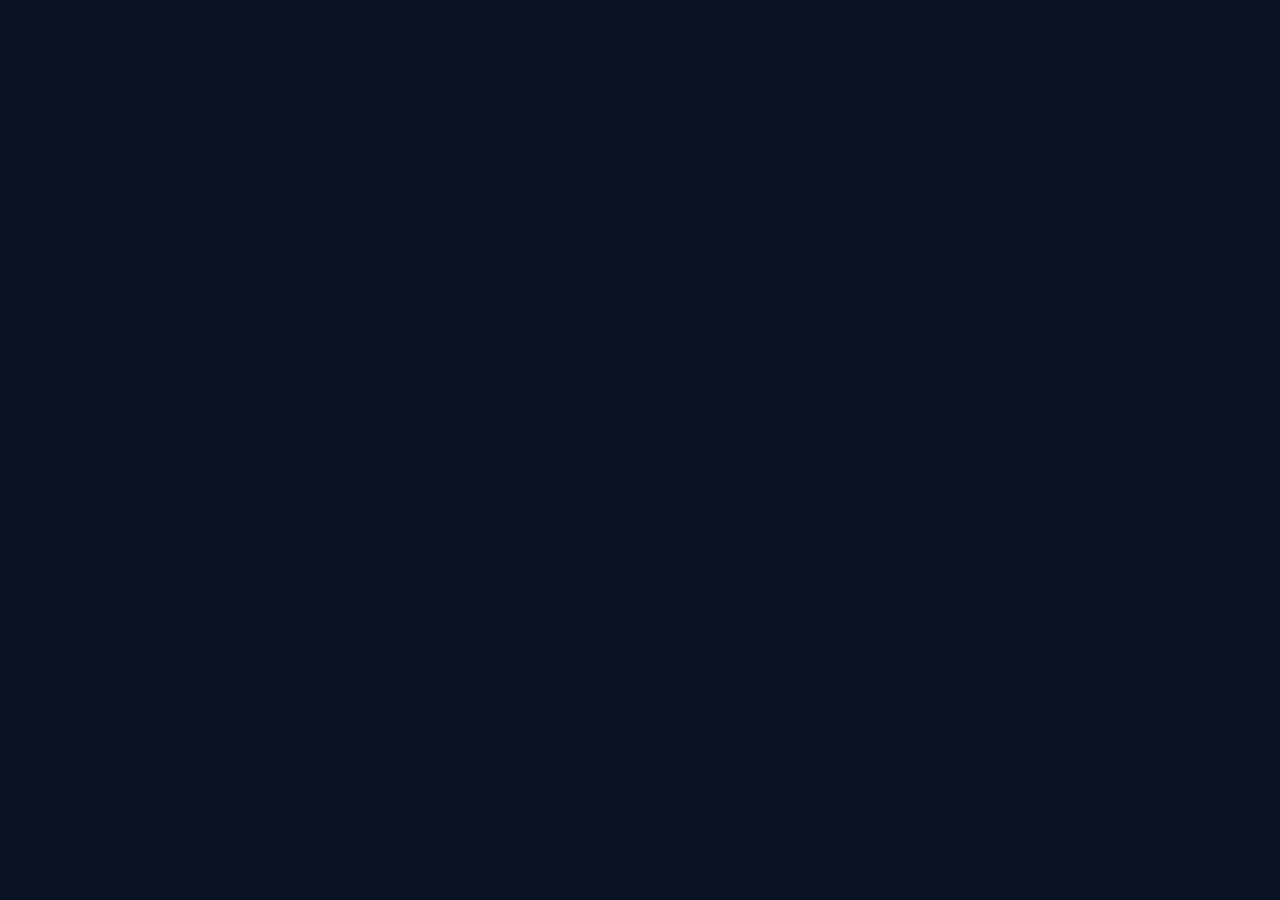
==== commit b09dcabf: "Add files via upload" ====
--- a/index.html
+++ b/index.html
@@ -38,7 +38,7 @@
         </a>
         <a class="lib-card" href="khawatir.html">
           <div class="thumb" style="background-image:url('https://commons.wikimedia.org/wiki/Special:FilePath/Old%20book%20and%20glasses.jpg')"></div>
-          <div class="body"><h3>خواطر الشعراوي</h3><p><span>خواطر إيمانية رائعة</span><span>للشيخ الشعراوي</span></p></div>
+          <div class="body"><h3>خواطر الشعراوي (مكتبة صوتية)</h3><p><span>خواطر بصوت الشيخ الشعراوي</span><span>🎧 استماع</span></p></div>
         </a>
       </div>
     </section>
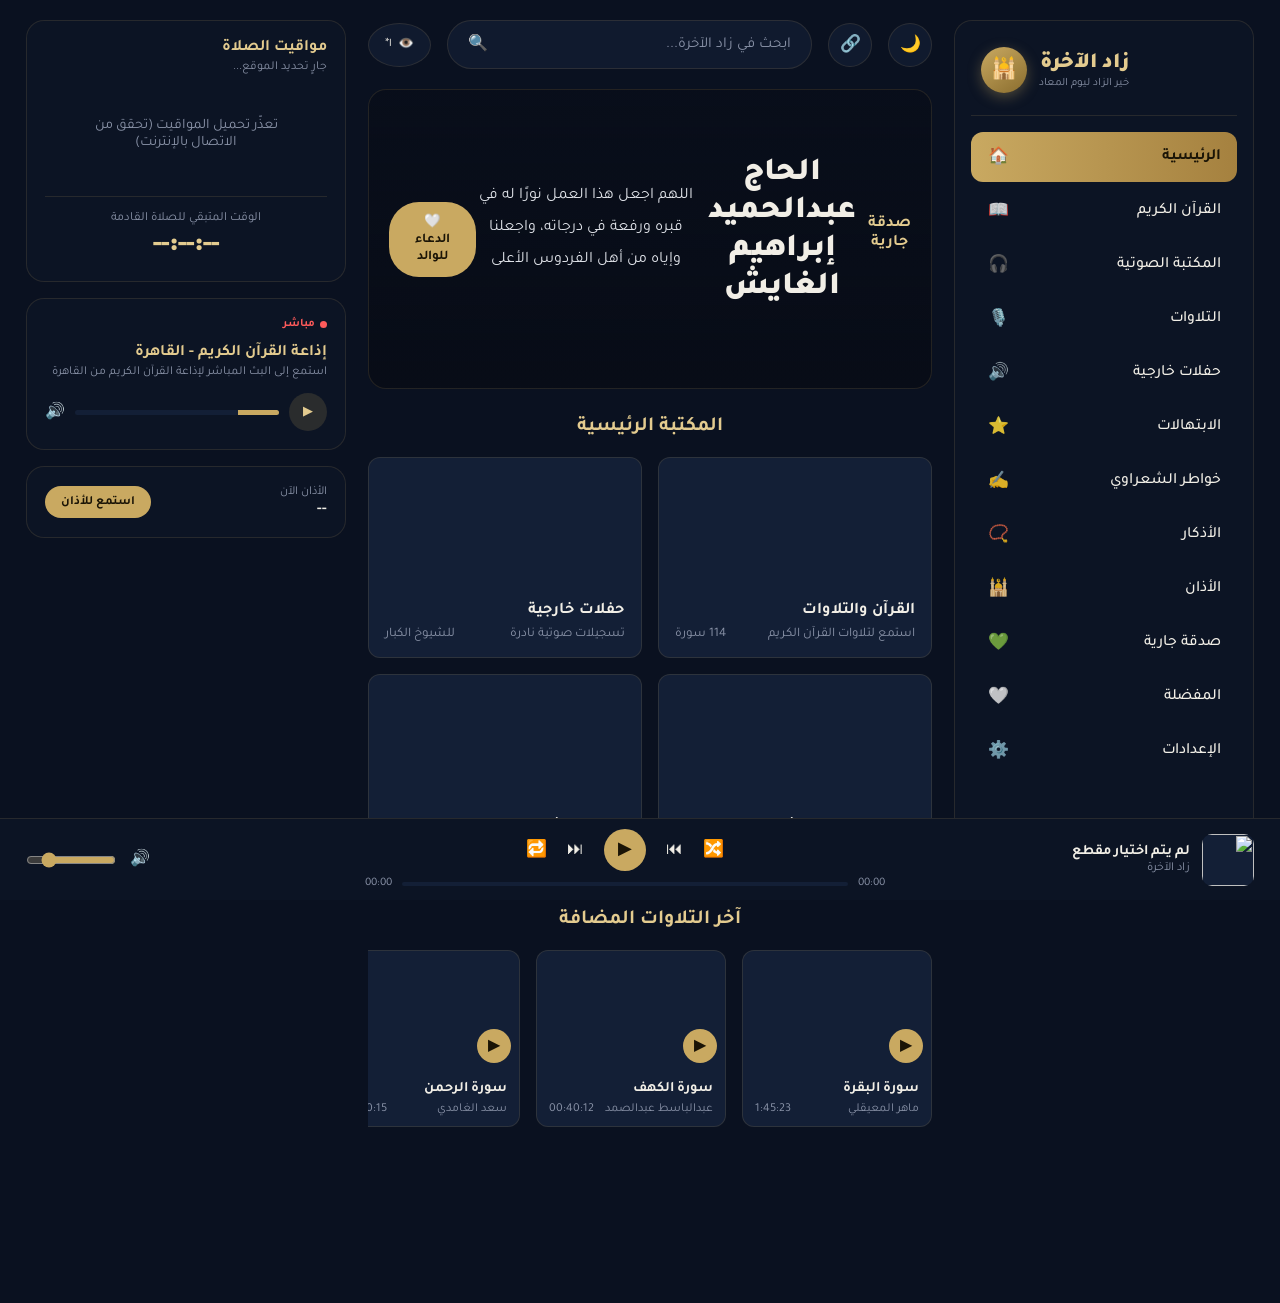
==== commit 30e36486: "Add files via upload" ====
--- a/index.html
+++ b/index.html
@@ -9,6 +9,30 @@
 <link rel="stylesheet" href="css/style.css">
 </head>
 <body>
+<div id="offline-fallback" style="display:none; position:fixed; inset:0; z-index:9999; background:#0a1120; color:#f1eee6; flex-direction:column; align-items:center; justify-content:center; text-align:center; padding:30px; font-family:'Tajawal',sans-serif;">
+  <div style="font-size:3rem; margin-bottom:16px;">🕌</div>
+  <h2 style="color:#e3cb8f; margin-bottom:10px; font-size:1.3rem;">عذرًا، حدثت مشكلة في تحميل الموقع</h2>
+  <p style="color:#8a93a8; max-width:420px; line-height:1.9; margin-bottom:22px;">
+    قد يكون السبب ضعف أو انقطاع في اتصالك بالإنترنت، أو أن الموقع يمر حاليًا بأعمال تحديث وصيانة بسيطة.
+    برجاء التأكد من اتصالك بالإنترنت والمحاولة مرة أخرى بعد قليل.
+  </p>
+  <button onclick="location.reload()" style="background:#c9a961; color:#1a1406; font-weight:700; padding:11px 28px; border-radius:30px; border:none; font-size:.95rem; cursor:pointer; font-family:inherit;">
+    🔄 إعادة المحاولة
+  </button>
+</div>
+<script>
+  (function(){
+    function showFallback(){
+      var el = document.getElementById("offline-fallback");
+      if(el) el.style.display = "flex";
+    }
+    setTimeout(function(){
+      if(!document.getElementById("app-shell")){ showFallback(); }
+    }, 5000);
+    window.addEventListener("offline", showFallback);
+  })();
+</script>
+
 
 <script>
 function renderPage(){
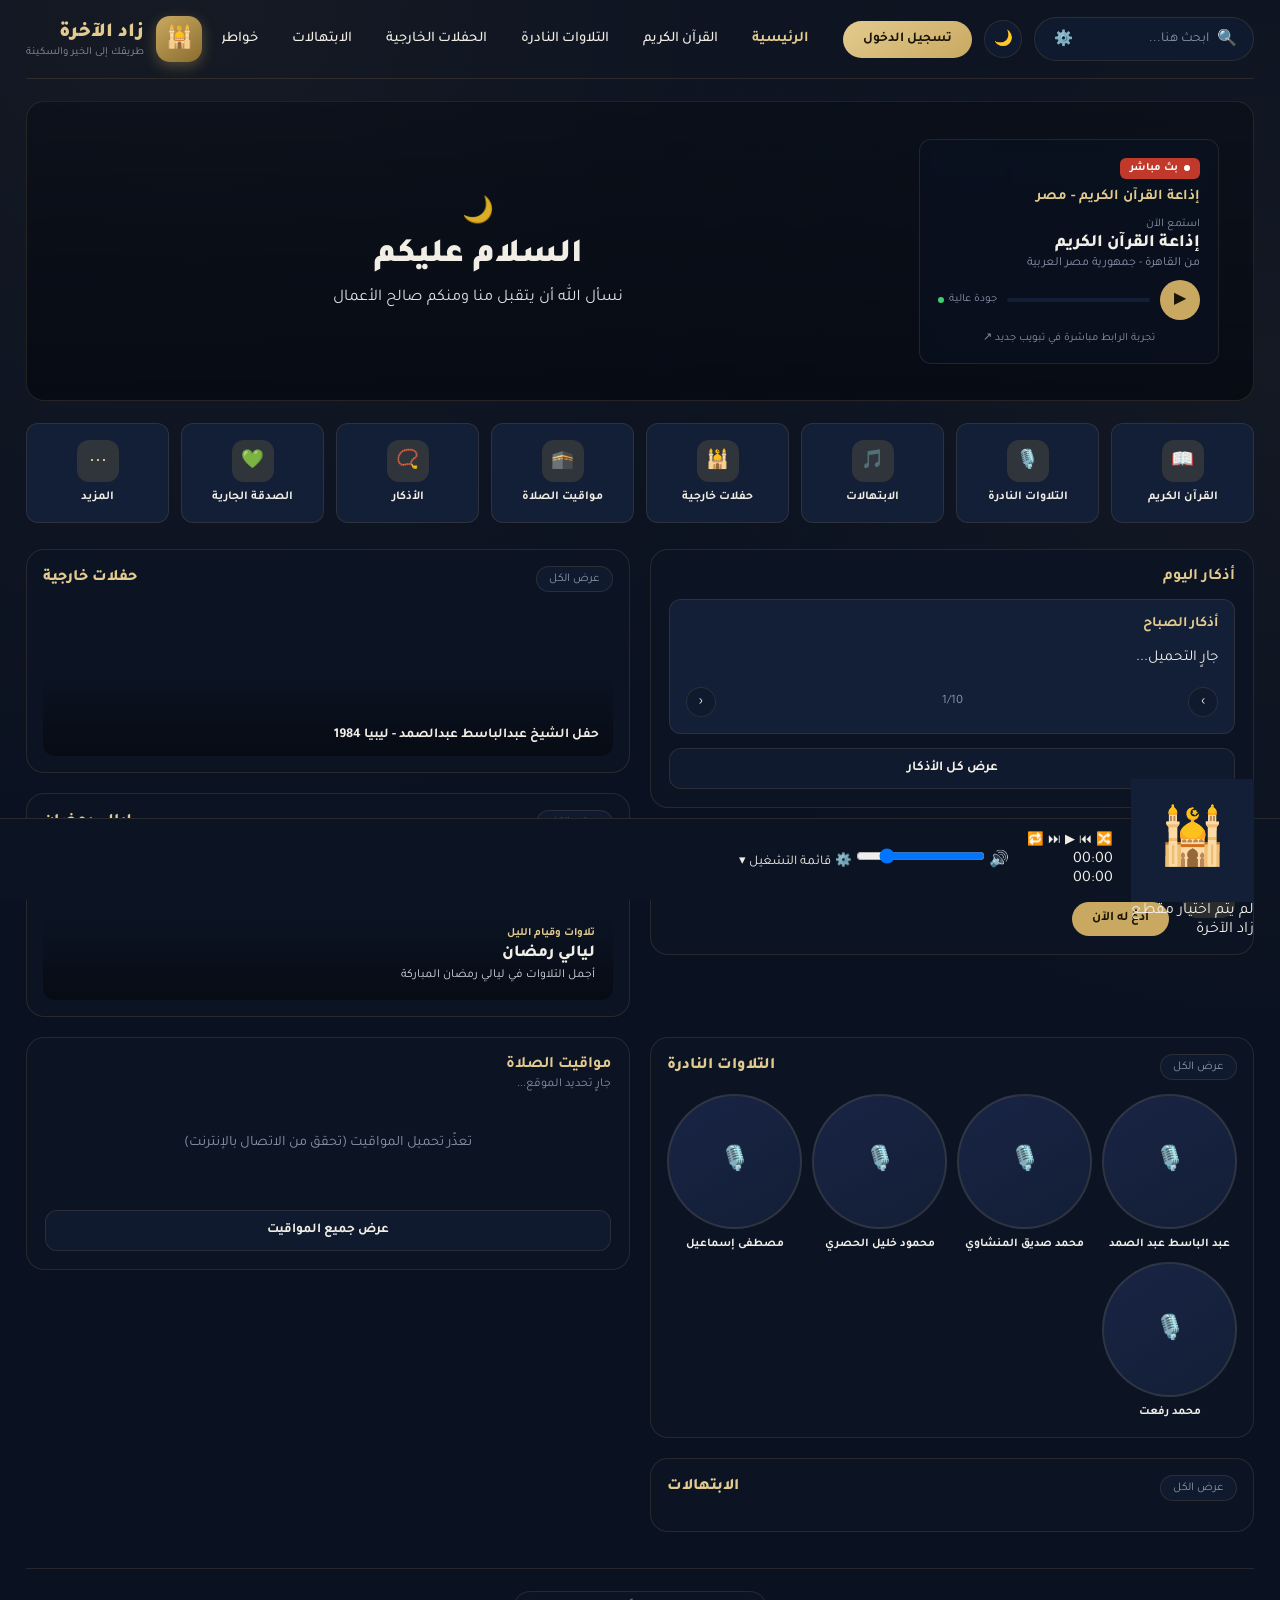
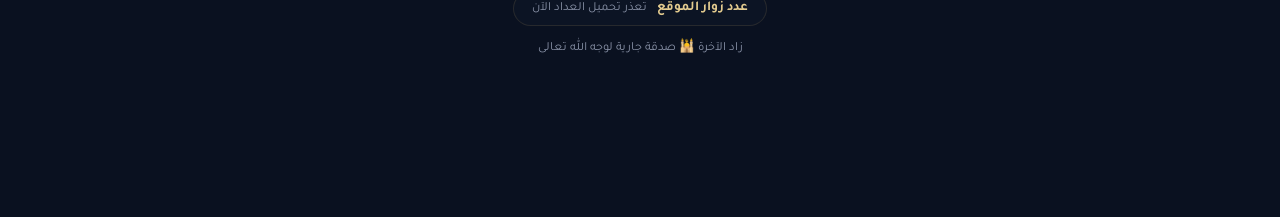
==== commit 8a93fc0a: "fix" ====
--- a/index.html
+++ b/index.html
@@ -9,103 +9,192 @@
 <link rel="stylesheet" href="css/style.css">
 </head>
 <body>
-<div id="offline-fallback" style="display:none; position:fixed; inset:0; z-index:9999; background:#0a1120; color:#f1eee6; flex-direction:column; align-items:center; justify-content:center; text-align:center; padding:30px; font-family:'Tajawal',sans-serif;">
-  <div style="font-size:3rem; margin-bottom:16px;">🕌</div>
-  <h2 style="color:#e3cb8f; margin-bottom:10px; font-size:1.3rem;">عذرًا، حدثت مشكلة في تحميل الموقع</h2>
-  <p style="color:#8a93a8; max-width:420px; line-height:1.9; margin-bottom:22px;">
-    قد يكون السبب ضعف أو انقطاع في اتصالك بالإنترنت، أو أن الموقع يمر حاليًا بأعمال تحديث وصيانة بسيطة.
-    برجاء التأكد من اتصالك بالإنترنت والمحاولة مرة أخرى بعد قليل.
-  </p>
-  <button onclick="location.reload()" style="background:#c9a961; color:#1a1406; font-weight:700; padding:11px 28px; border-radius:30px; border:none; font-size:.95rem; cursor:pointer; font-family:inherit;">
-    🔄 إعادة المحاولة
-  </button>
-</div>
-<script>
-  (function(){
-    function showFallback(){
-      var el = document.getElementById("offline-fallback");
-      if(el) el.style.display = "flex";
-    }
-    setTimeout(function(){
-      if(!document.getElementById("app-shell")){ showFallback(); }
-    }, 5000);
-    window.addEventListener("offline", showFallback);
-  })();
-</script>
-
 
 <script>
 function renderPage(){
   const c = document.getElementById("page-content");
   c.innerHTML = `
-    <section class="hero-banner">
-      <div class="tag">صدقة جارية</div>
-      <h2 id="sadaqa-name">جارٍ التحميل...</h2>
-      <p>اللهم اجعل هذا العمل نورًا له في قبره ورفعة في درجاته، واجعلنا وإياه من أهل الفردوس الأعلى</p>
-      <button class="hero-btn" id="dua-btn">🤍 الدعاء للوالد</button>
-    </section>
-
-    <section class="block">
-      <h2 class="block-title">المكتبة الرئيسية</h2>
-      <div class="card-grid">
-        <a class="lib-card" href="quran.html">
-          <div class="thumb" style="background-image:url('https://commons.wikimedia.org/wiki/Special:FilePath/Open%20Quran%20close%20up.jpg')"></div>
-          <div class="body"><h3>القرآن والتلاوات</h3><p><span>استمع لتلاوات القرآن الكريم</span><span>114 سورة</span></p></div>
-        </a>
-        <a class="lib-card" href="external.html">
-          <div class="thumb" style="background-image:url('https://commons.wikimedia.org/wiki/Special:FilePath/Microphone%20on%20stage.jpg')"></div>
-          <div class="body"><h3>حفلات خارجية</h3><p><span>تسجيلات صوتية نادرة</span><span>للشيوخ الكبار</span></p></div>
-        </a>
-        <a class="lib-card" href="ibtihalat.html">
-          <div class="thumb" style="background-image:url('https://commons.wikimedia.org/wiki/Special:FilePath/Ramadan%20Lantern.jpg')"></div>
-          <div class="body"><h3>الابتهالات والتواشيح</h3><p><span>ابتهالات ومدائح نبوية</span><span>أصوات عذبة</span></p></div>
-        </a>
-        <a class="lib-card" href="khawatir.html">
-          <div class="thumb" style="background-image:url('https://commons.wikimedia.org/wiki/Special:FilePath/Old%20book%20and%20glasses.jpg')"></div>
-          <div class="body"><h3>خواطر الشعراوي (مكتبة صوتية)</h3><p><span>خواطر بصوت الشيخ الشعراوي</span><span>🎧 استماع</span></p></div>
-        </a>
+    <section class="hero">
+      <div class="hero-inner">
+        <div class="hero-radio">
+          <span class="live-badge"><span class="dot"></span> بث مباشر</span>
+          <div class="radio-title">إذاعة القرآن الكريم - مصر</div>
+          <div class="radio-now">
+            <div class="lbl">استمع الآن</div>
+            <h3>إذاعة القرآن الكريم</h3>
+            <p>من القاهرة - جمهورية مصر العربية</p>
+          </div>
+          <div class="radio-controls">
+            <button class="radio-play-btn" id="radio-play">▶</button>
+            <div class="radio-progress"><i></i></div>
+            <span class="radio-quality">جودة عالية <i class="dot-green"></i></span>
+          </div>
+          <a href="https://backup.qurango.net/radio/mix" target="_blank" rel="noopener" style="display:block; margin-top:10px; font-size:.7rem; color:var(--text-muted); text-align:center;">تجربة الرابط مباشرة في تبويب جديد ↗</a>
+        </div>
+        <div class="hero-text">
+          <div class="crescent">🌙</div>
+          <h2>السلام عليكم</h2>
+          <p>نسأل الله أن يتقبل منا ومنكم صالح الأعمال</p>
+        </div>
       </div>
     </section>
 
-    <section class="block">
-      <h2 class="block-title">آخر التلاوات المضافة</h2>
-      <div class="hscroll" id="recent-recitations"></div>
-    </section>
+    <nav class="quick-access">
+      <a href="quran.html"><span class="qa-ico">📖</span><span>القرآن الكريم</span></a>
+      <a href="tilawat.html"><span class="qa-ico">🎙️</span><span>التلاوات النادرة</span></a>
+      <a href="ibtihalat.html"><span class="qa-ico">🎵</span><span>الابتهالات</span></a>
+      <a href="external.html"><span class="qa-ico">🕌</span><span>حفلات خارجية</span></a>
+      <a href="#prayer-panel"><span class="qa-ico">🕋</span><span>مواقيت الصلاة</span></a>
+      <a href="azkar.html"><span class="qa-ico">📿</span><span>الأذكار</span></a>
+      <a href="sadaqa.html"><span class="qa-ico">💚</span><span>الصدقة الجارية</span></a>
+      <a href="settings.html"><span class="qa-ico">⋯</span><span>المزيد</span></a>
+    </nav>
+
+    <div class="dashboard-grid">
+      <aside class="dash-col">
+        <div class="panel">
+          <h3>أذكار اليوم</h3>
+          <div class="azkar-mini" style="margin-top:12px">
+            <div class="azkar-cat" id="azkar-cat">أذكار الصباح</div>
+            <p class="azkar-text" id="azkar-text">جارٍ التحميل...</p>
+            <div class="azkar-source" id="azkar-source"></div>
+            <div class="azkar-nav">
+              <button id="azkar-next">›</button>
+              <span class="count" id="azkar-count">1/10</span>
+              <button id="azkar-prev">‹</button>
+            </div>
+          </div>
+          <button class="show-all-btn" onclick="location.href='azkar.html'">عرض كل الأذكار</button>
+        </div>
+
+        <div class="sadaqa-panel">
+          <div class="sadaqa-ico">💚</div>
+          <div>
+            <h3>صدقة جارية</h3>
+            <p class="sadaqa-dedication" id="sadaqa-name">هذا العمل صدقة جارية على روح الحاج عبد الحميد إبراهيم الغايش</p>
+            <button class="sadaqa-btn" id="dua-btn">ادعُ له الآن</button>
+          </div>
+        </div>
+      </aside>
+
+      <section class="dash-col">
+        <div class="panel-block">
+          <div class="panel-block-head">
+            <a href="external.html" class="see-all">عرض الكل</a>
+            <h3>حفلات خارجية</h3>
+          </div>
+          <a class="media-card" href="external.html" style="background-image:url('https://commons.wikimedia.org/wiki/Special:FilePath/Great%20Mosque%20of%20Mecca%20at%20night.jpg')">
+            <span class="media-caption">حفل الشيخ عبدالباسط عبدالصمد - ليبيا 1984</span>
+          </a>
+        </div>
+        <div class="panel-block">
+          <div class="panel-block-head">
+            <a href="tilawat.html" class="see-all">عرض الكل</a>
+            <h3>ليالي رمضان</h3>
+          </div>
+          <a class="media-card ramadan" href="tilawat.html" style="background-image:url('https://commons.wikimedia.org/wiki/Special:FilePath/Ramadan%20Lantern.jpg')">
+            <div class="mc-eyebrow">تلاوات وقيام الليل</div>
+            <div class="mc-title">ليالي رمضان</div>
+            <div class="mc-sub">أجمل التلاوات في ليالي رمضان المباركة</div>
+          </a>
+        </div>
+      </section>
+
+      <section class="dash-col">
+        <div class="panel-block">
+          <div class="panel-block-head">
+            <a href="tilawat.html" class="see-all">عرض الكل</a>
+            <h3>التلاوات النادرة</h3>
+          </div>
+          <div class="reciter-grid" id="rare-recitations"></div>
+        </div>
+        <div class="panel-block">
+          <div class="panel-block-head">
+            <a href="ibtihalat.html" class="see-all">عرض الكل</a>
+            <h3>الابتهالات</h3>
+          </div>
+          <div class="reciter-grid" id="ibtihalat-grid"></div>
+        </div>
+      </section>
+
+      <aside class="dash-col">
+        <div class="panel" id="prayer-panel">
+          <h3>مواقيت الصلاة</h3>
+          <div class="sub" id="prayer-location">جارٍ تحديد الموقع...</div>
+          <div class="prayer-list" id="prayer-list">
+            <div class="empty-msg">جارٍ تحميل المواقيت...</div>
+          </div>
+          <button class="show-all-btn" onclick="location.href='adhan.html'">عرض جميع المواقيت</button>
+        </div>
+      </aside>
+    </div>
   `;
 
-  document.getElementById("dua-btn").onclick = ()=>showToast("اللهم تقبل، آمين 🤍");
-
-  // صدقة جارية - تدوير أسماء توضيحية (نص تجريبي يمكن ربطه بقاعدة بيانات حقيقية لاحقًا)
-  document.getElementById("sadaqa-name").textContent = "الحاج عبدالحميد إبراهيم الغايش";
-
-  // آخر التلاوات
-  const featured = [
-    {name:"سورة البقرة", reciter:"ماهر المعيقلي", num:2, reciterId:"ajm", dur:"1:45:23"},
-    {name:"سورة الكهف", reciter:"عبدالباسط عبدالصمد", num:18, reciterId:"jhn", dur:"00:40:12"},
-    {name:"سورة الرحمن", reciter:"سعد الغامدي", num:55, reciterId:"sds", dur:"00:20:15"},
-    {name:"سورة الملك", reciter:"مشاري العفاسي", num:67, reciterId:"afs", dur:"00:11:18"},
-    {name:"سورة يس", reciter:"محمد المنشاوي", num:36, reciterId:"minsh", dur:"00:23:34"},
+  document.getElementById("dua-btn").onclick = ()=>showToast("اللهم اغفر له وارحمه واجعل هذا العمل نورًا له في قبره 🤍");
+
+  // التلاوات النادرة (قراء مختارون) - بصورهم الحقيقية من ويكيميديا كومنز
+  const rareReciters = [
+    {name:"عبد الباسط عبد الصمد", reciterId:"jhn", num:18, img:"https://commons.wikimedia.org/wiki/Special:FilePath/عبدالباسط عبد الصمد رحمه الله.jpg"},
+    {name:"محمد صديق المنشاوي", reciterId:"minsh", num:36, img:"https://commons.wikimedia.org/wiki/Special:FilePath/الشيخ محمد صديق المنشاوي.jpg"},
+    {name:"محمود خليل الحصري", reciterId:"husr", num:67, img:"https://commons.wikimedia.org/wiki/Special:FilePath/Hussary.jpg"},
+    {name:"مصطفى إسماعيل", reciterId:"ajm", num:55, img:"https://commons.wikimedia.org/wiki/Special:FilePath/الشيخ مصطفى إسماعيل (02) (cropped).jpg"},
+    {name:"محمد رفعت", reciterId:"sds", num:2, img:"https://commons.wikimedia.org/wiki/Special:FilePath/Rifaat quran.jpg"},
   ];
-  const wrap = document.getElementById("recent-recitations");
-  featured.forEach(f=>{
-    const url = surahAudioUrl(f.reciterId, f.num);
+  const rareWrap = document.getElementById("rare-recitations");
+  rareReciters.forEach(r=>{
+    const url = surahAudioUrl(r.reciterId, r.num);
     const el = document.createElement("div");
-    el.className = "rec-card";
+    el.className = "reciter-card";
     el.innerHTML = `
-      <div class="thumb" style="background-image:url('https://commons.wikimedia.org/wiki/Special:FilePath/Quran%20calligraphy.jpg')">
-        <div class="playbtn">▶</div>
+      <div class="reciter-avatar">
+        <img src="${r.img}" alt="${r.name}" loading="lazy" onerror="this.style.display='none'; this.nextElementSibling.style.display='flex';">
+        <span class="avatar-fallback" style="display:none">🎙️</span>
+        <span class="play-dot">▶</span>
       </div>
-      <div class="body">
-        <h4>${f.name}</h4>
-        <p><span>${f.reciter}</span><span>${f.dur}</span></p>
-      </div>`;
-    el.onclick = ()=>playSingle(f.name, f.reciter, url);
-    wrap.appendChild(el);
+      <div class="r-name">${r.name}</div>`;
+    el.onclick = ()=>playSingle(r.name, "تلاوة نادرة", url);
+    rareWrap.appendChild(el);
   });
+
+  // الابتهالات (مكتبة حقيقية - أول مقطع من كل مبتهل)
+  const ibtWrap = document.getElementById("ibtihalat-grid");
+  IBTIHALAT_LIBRARY.forEach(group=>{
+    const track = group.tracks[0];
+    const el = document.createElement("div");
+    el.className = "reciter-card";
+    const avatarInner = group.img
+      ? `<img src="${group.img}" alt="${group.munshid}" loading="lazy" onerror="this.style.display='none'; this.nextElementSibling.style.display='flex';"><span class="avatar-fallback" style="display:none">🎵</span>`
+      : `<span class="avatar-fallback">🎵</span>`;
+    el.innerHTML = `
+      <div class="reciter-avatar">${avatarInner}<span class="play-dot">▶</span></div>
+      <div class="r-name">${group.munshid}</div>`;
+    el.onclick = ()=>playSingle(track.title, group.munshid, track.url);
+    ibtWrap.appendChild(el);
+  });
+
+  // أذكار اليوم (widget)
+  const azkarList = (typeof AZKAR_CATEGORIES !== "undefined") ? AZKAR_CATEGORIES["أذكار الصباح"] : [];
+  let azkarIndex = 0;
+  function renderAzkar(){
+    if(!azkarList.length) return;
+    const item = azkarList[azkarIndex];
+    document.getElementById("azkar-text").textContent = item.text;
+    document.getElementById("azkar-source").textContent = `(رواه ${item.source})`;
+    document.getElementById("azkar-count").textContent = `${azkarIndex+1}/${azkarList.length}`;
+  }
+  renderAzkar();
+  document.getElementById("azkar-next").onclick = ()=>{
+    azkarIndex = (azkarIndex+1) % azkarList.length; renderAzkar();
+  };
+  document.getElementById("azkar-prev").onclick = ()=>{
+    azkarIndex = (azkarIndex-1+azkarList.length) % azkarList.length; renderAzkar();
+  };
 }
 </script>
 
 <script src="js/quran-data.js"></script>
+<script src="js/azkar-data.js"></script>
+<script src="js/ibtihalat-data.js"></script>
 <script src="js/layout.js"></script>
 </body>
 </html>
--- a/css/style.css
+++ b/css/style.css
@@ -32,6 +32,9 @@
   min-height:100vh;
   direction:rtl;
   padding-bottom:96px; /* space for fixed player */
+  background-image:
+    radial-gradient(circle at 15% 0%, rgba(201,169,97,.06), transparent 40%),
+    radial-gradient(circle at 100% 20%, rgba(201,169,97,.05), transparent 35%);
 }
 
 a{color:inherit; text-decoration:none;}
@@ -40,104 +43,255 @@
 input{font-family:inherit;}
 ul{list-style:none;}
 
-/* ---------- Layout Shell ---------- */
+/* ---------- Layout Shell (top navbar + full-width content) ---------- */
 #app-shell{
-  display:grid;
-  grid-template-columns: 300px 1fr 320px;
-  gap:22px;
-  max-width:1720px;
+  max-width:1680px;
   margin:0 auto;
-  padding:20px 26px 40px;
-  align-items:start;
-}
-@media (max-width:1200px){
-  #app-shell{grid-template-columns: 260px 1fr; }
-  #prayer-col{display:none;}
+  padding:0 26px 40px;
 }
 @media (max-width:880px){
-  #app-shell{grid-template-columns: 1fr; padding:14px;}
-  #nav-col{order:3;}
-}
-
-/* ---------- Nav Sidebar (right) ---------- */
-#nav-col{
-  background:var(--sidebar-bg);
-  border:1px solid var(--border);
-  border-radius:var(--radius-lg);
-  padding:20px 16px;
-  position:sticky;
-  top:20px;
-  height:calc(100vh - 40px);
-  display:flex;
-  flex-direction:column;
+  #app-shell{padding:0 14px 30px;}
+}
+
+/* ---------- Top Navbar ---------- */
+#topnav{
+  direction:ltr; /* places brand on the left / actions on the right, per design */
+  display:flex; align-items:center; justify-content:space-between; gap:20px;
+  padding:16px 0; margin-bottom:22px;
+  border-bottom:1px solid var(--border);
 }
 .brand{
-  display:flex;
-  align-items:center;
-  justify-content:flex-end;
-  gap:12px;
-  padding:6px 10px 22px;
-  border-bottom:1px solid var(--border);
-  margin-bottom:16px;
-}
-.brand h1{font-size:1.35rem; color:var(--gold-light); font-weight:900;}
-.brand span{display:block; font-size:.7rem; color:var(--text-muted); font-weight:400;}
+  direction:rtl; display:flex; align-items:center; gap:12px; flex-shrink:0;
+}
 .brand-icon{
-  width:46px;height:46px;border-radius:50%;
+  width:46px;height:46px;border-radius:14px;
   background:linear-gradient(145deg,var(--gold),#8a6d2e);
   display:flex;align-items:center;justify-content:center;
-  font-size:1.3rem; box-shadow:0 4px 14px rgba(201,169,97,.35);
-}
-
-.nav-links{display:flex; flex-direction:column; gap:4px; overflow-y:auto; flex:1;}
+  font-size:1.35rem; box-shadow:0 4px 14px rgba(201,169,97,.35); flex-shrink:0;
+}
+.brand h1{font-size:1.25rem; color:var(--gold-light); font-weight:900; line-height:1.3;}
+.brand span{display:block; font-size:.68rem; color:var(--text-muted); font-weight:400;}
+
+.nav-links{
+  direction:rtl; display:flex; align-items:center; gap:6px; flex-wrap:nowrap;
+  overflow-x:auto; scrollbar-width:none;
+}
+.nav-links::-webkit-scrollbar{display:none;}
 .nav-links a{
-  display:flex; align-items:center; justify-content:space-between;
-  padding:13px 16px; border-radius:12px; font-weight:500; font-size:.98rem;
-  color:var(--text-main); transition:.2s;
-}
-.nav-links a .nav-ico{font-size:1.05rem; opacity:.85; width:22px; text-align:center;}
-.nav-links a:hover{background:var(--bg-card-hover);}
-.nav-links a.active{
-  background:linear-gradient(90deg,var(--gold),#a5813f);
-  color:#1a1406; font-weight:700;
-}
-.nav-links a.active .nav-ico{opacity:1;}
-
-/* ---------- Topbar ---------- */
-#topbar{
-  display:flex; align-items:center; gap:16px; margin-bottom:20px;
-}
+  padding:9px 14px; border-radius:10px; font-weight:500; font-size:.92rem;
+  color:var(--text-main); white-space:nowrap; transition:.2s;
+}
+.nav-links a:hover{background:var(--bg-card-hover); color:var(--gold-light);}
+.nav-links a.active{color:var(--gold-light); font-weight:700; position:relative;}
+.nav-links a.active::after{
+  content:""; position:absolute; right:14px; left:14px; bottom:-2px; height:2px;
+  background:var(--gold);
+}
+.nav-links .nav-ico{display:none;}
+
+.topnav-actions{direction:rtl; display:flex; align-items:center; gap:12px; flex-shrink:0;}
 .search-box{
-  flex:1; display:flex; align-items:center; gap:10px;
+  direction:rtl; display:flex; align-items:center; gap:8px;
   background:var(--bg-elevated); border:1px solid var(--border);
-  border-radius:30px; padding:12px 20px;
+  border-radius:24px; padding:9px 16px; width:220px;
 }
 .search-box input{
   background:none; border:none; outline:none; color:var(--text-main);
-  flex:1; font-size:.95rem;
+  flex:1; font-size:.85rem; min-width:0;
 }
 .search-box input::placeholder{color:var(--text-muted);}
 .top-icon-btn{
-  width:44px;height:44px;border-radius:50%;background:var(--bg-elevated);
+  width:38px;height:38px;border-radius:50%;background:var(--bg-elevated);
   border:1px solid var(--border); display:flex;align-items:center;justify-content:center;
-  font-size:1.05rem;
-}
-
-/* ---------- Main column ---------- */
+  font-size:.95rem; flex-shrink:0;
+}
+.login-btn{
+  background:linear-gradient(145deg,var(--gold-light),var(--gold));
+  color:#1a1406; font-weight:700; font-size:.85rem;
+  padding:10px 20px; border-radius:24px; white-space:nowrap; flex-shrink:0;
+}
+@media (max-width:1100px){
+  .search-box{width:150px;}
+}
+@media (max-width:880px){
+  #topnav{flex-wrap:wrap;}
+  .nav-links{order:3; width:100%; padding-top:10px; border-top:1px solid var(--border);}
+  .search-box{display:none;}
+}
+
+/* ---------- Main content ---------- */
 #main-col{min-width:0;}
 
-/* Hero / صدقة جارية */
+/* Hero */
+.hero{
+  position:relative; border-radius:var(--radius-lg); overflow:hidden;
+  min-height:300px; margin-bottom:22px; border:1px solid var(--border);
+  background:linear-gradient(180deg,rgba(6,10,18,.45),rgba(6,10,18,.85)),
+    url('https://commons.wikimedia.org/wiki/Special:FilePath/Sheikh%20Zayed%20Mosque%20at%20night.jpg') center/cover no-repeat;
+  display:flex; align-items:center;
+}
+.hero-inner{
+  width:100%; display:flex; align-items:center; justify-content:space-between; gap:24px;
+  padding:34px; flex-wrap:wrap;
+}
+.hero-text{flex:1; min-width:260px; text-align:center;}
+.hero-text .crescent{font-size:1.6rem; margin-bottom:6px; opacity:.85;}
+.hero-text h2{font-size:2.1rem; font-weight:900; margin-bottom:12px;}
+.hero-text p{color:#dfe2e8; font-size:1.02rem;}
+
+.hero-radio{
+  width:300px; flex-shrink:0; background:rgba(10,17,32,.72);
+  border:1px solid var(--border); border-radius:var(--radius-md);
+  padding:18px; backdrop-filter:blur(6px);
+}
+.hero-radio .live-badge{
+  display:inline-flex; align-items:center; gap:6px; background:#c0392b; color:#fff;
+  font-size:.7rem; font-weight:700; padding:4px 10px; border-radius:6px; margin-bottom:10px;
+}
+.hero-radio .live-badge .dot{width:6px;height:6px;border-radius:50%; background:#fff;}
+.hero-radio .radio-title{font-size:.92rem; font-weight:700; color:var(--gold-light); margin-bottom:12px;}
+.hero-radio .radio-now{margin-bottom:10px;}
+.hero-radio .radio-now .lbl{color:var(--text-muted); font-size:.72rem;}
+.hero-radio .radio-now h3{font-size:1.1rem; font-weight:800; margin:2px 0;}
+.hero-radio .radio-now p{color:var(--text-muted); font-size:.78rem;}
+.radio-controls{display:flex; align-items:center; gap:10px; margin-top:8px;}
+.radio-play-btn{
+  width:40px;height:40px;border-radius:50%; background:var(--gold); color:#1a1406;
+  display:flex;align-items:center;justify-content:center; font-size:1rem; flex-shrink:0;
+}
+.radio-progress{flex:1; height:4px; background:var(--bg-card); border-radius:4px; overflow:hidden;}
+.radio-progress i{display:block; height:100%; width:0%; background:var(--gold);}
+.radio-quality{display:flex; align-items:center; gap:5px; color:var(--text-muted); font-size:.7rem; white-space:nowrap;}
+.radio-quality .dot-green{width:6px;height:6px;border-radius:50%; background:#3ecf6e; display:inline-block;}
+
+/* Quick access icon row */
+.quick-access{
+  display:grid; grid-template-columns:repeat(8,1fr); gap:12px; margin-bottom:26px;
+}
+.quick-access a{
+  display:flex; flex-direction:column; align-items:center; gap:8px;
+  background:var(--bg-card); border:1px solid var(--border); border-radius:var(--radius-md);
+  padding:16px 8px; text-align:center; transition:.2s;
+}
+.quick-access a:hover{border-color:var(--gold); transform:translateY(-3px);}
+.quick-access .qa-ico{
+  width:42px;height:42px;border-radius:12px; background:var(--gold-dim); color:var(--gold-light);
+  display:flex;align-items:center;justify-content:center; font-size:1.15rem;
+}
+.quick-access span:last-child{font-size:.76rem; font-weight:600; line-height:1.3;}
+@media (max-width:1200px){.quick-access{grid-template-columns:repeat(4,1fr);}}
+@media (max-width:560px){.quick-access{grid-template-columns:repeat(3,1fr);}}
+
+/* Dashboard grid (4 columns like the reference design) */
+.dashboard-grid{
+  display:grid; grid-template-columns: 1.05fr 1.35fr 1.35fr 1.05fr; gap:20px; align-items:start;
+  direction:rtl;
+}
+@media (max-width:1400px){
+  .dashboard-grid{grid-template-columns: 1fr 1fr;}
+}
+@media (max-width:760px){
+  .dashboard-grid{grid-template-columns: 1fr;}
+}
+.dash-col{display:flex; flex-direction:column; gap:20px; min-width:0;}
+
+.panel-block{
+  background:var(--sidebar-bg); border:1px solid var(--border); border-radius:var(--radius-lg);
+  padding:16px;
+}
+.panel-block-head{display:flex; align-items:center; justify-content:space-between; margin-bottom:14px;}
+.panel-block-head h3{font-size:1rem; font-weight:800; color:var(--gold-light);}
+.panel-block-head .see-all{
+  font-size:.74rem; color:var(--text-muted); background:var(--bg-elevated);
+  padding:5px 12px; border-radius:14px; border:1px solid var(--border);
+}
+.panel-block-head .see-all:hover{color:var(--gold-light); border-color:var(--gold);}
+
+.reciter-grid{display:grid; grid-template-columns:repeat(5,1fr); gap:10px;}
+@media (max-width:1400px){.reciter-grid{grid-template-columns:repeat(4,1fr);}}
+@media (max-width:560px){.reciter-grid{grid-template-columns:repeat(3,1fr);}}
+.reciter-card{display:flex; flex-direction:column; align-items:center; gap:8px; text-align:center; cursor:pointer;}
+.reciter-avatar{
+  width:100%; aspect-ratio:1; border-radius:50%; background:linear-gradient(150deg,var(--bg-card-hover),var(--bg-card));
+  border:2px solid var(--border); display:flex; align-items:center; justify-content:center;
+  font-size:1.5rem; color:var(--gold-light); position:relative; transition:.2s; overflow:hidden;
+}
+.reciter-avatar img{
+  width:100%; height:100%; object-fit:cover; object-position:top center; border-radius:50%;
+}
+.reciter-avatar .avatar-fallback{
+  width:100%; height:100%; display:flex; align-items:center; justify-content:center;
+}
+.reciter-card:hover .reciter-avatar{border-color:var(--gold); box-shadow:0 0 0 4px var(--gold-dim);}
+.reciter-avatar .play-dot{
+  position:absolute; bottom:-2px; left:-2px; width:22px;height:22px;border-radius:50%;
+  background:var(--gold); color:#1a1406; display:flex; align-items:center; justify-content:center; font-size:.68rem;
+}
+.reciter-card .r-name{font-size:.74rem; font-weight:600; line-height:1.3;}
+
+.media-card{
+  display:block; position:relative; border-radius:var(--radius-md); overflow:hidden;
+  min-height:150px; background-size:cover; background-position:center;
+}
+.media-card::after{
+  content:""; position:absolute; inset:0;
+  background:linear-gradient(180deg,transparent 40%,rgba(6,10,18,.9));
+}
+.media-card .media-caption{
+  position:absolute; right:14px; bottom:12px; left:14px; z-index:1; font-size:.85rem; font-weight:700;
+}
+.media-card.ramadan{
+  display:flex; flex-direction:column; justify-content:flex-end; padding:18px; min-height:150px;
+}
+.media-card.ramadan .mc-eyebrow{color:var(--gold-light); font-size:.7rem; font-weight:700; margin-bottom:4px; position:relative; z-index:1;}
+.media-card.ramadan .mc-title{font-size:1.05rem; font-weight:800; margin-bottom:4px; position:relative; z-index:1;}
+.media-card.ramadan .mc-sub{font-size:.76rem; color:#d8dbe2; position:relative; z-index:1;}
+
+.azkar-mini{
+  background:var(--bg-card); border:1px solid var(--border); border-radius:var(--radius-md); padding:16px;
+}
+.azkar-mini .azkar-cat{color:var(--gold-light); font-weight:700; font-size:.9rem; margin-bottom:10px;}
+.azkar-mini .azkar-text{font-size:.95rem; line-height:2; margin-bottom:14px;}
+.azkar-mini .azkar-source{color:var(--text-muted); font-size:.72rem; margin-bottom:12px;}
+.azkar-nav{display:flex; align-items:center; justify-content:space-between;}
+.azkar-nav button{
+  width:30px;height:30px;border-radius:50%; background:var(--bg-elevated); border:1px solid var(--border);
+  color:var(--text-main); display:flex; align-items:center; justify-content:center;
+}
+.azkar-nav button:hover{border-color:var(--gold); color:var(--gold-light);}
+.azkar-nav .count{color:var(--text-muted); font-size:.8rem;}
+.show-all-btn{
+  width:100%; margin-top:14px; padding:11px; border-radius:12px; background:var(--bg-elevated);
+  border:1px solid var(--border); color:var(--text-main); font-weight:700; font-size:.85rem;
+}
+.show-all-btn:hover{border-color:var(--gold); color:var(--gold-light);}
+
+.sadaqa-panel{
+  background:var(--sidebar-bg); border:1px solid var(--border); border-radius:var(--radius-lg);
+  padding:18px; display:flex; align-items:center; gap:14px;
+}
+.sadaqa-ico{
+  width:52px;height:52px;border-radius:14px; background:var(--gold-dim); color:#3ecf6e;
+  display:flex;align-items:center;justify-content:center; font-size:1.4rem; flex-shrink:0;
+}
+.sadaqa-panel h3{font-size:.95rem; margin-bottom:6px;}
+.sadaqa-dedication{
+  font-size:.78rem; line-height:1.7; color:var(--text-muted); margin-bottom:10px;
+}
+.sadaqa-btn{
+  background:var(--gold); color:#1a1406; font-weight:700; font-size:.82rem;
+  padding:9px 20px; border-radius:20px;
+}
+
+/* توافق مع صفحات فرعية قديمة لا تزال تستخدم كلاسات hero-banner / hero-btn */
 .hero-banner{
   position:relative; border-radius:var(--radius-lg); overflow:hidden;
-  min-height:300px; display:flex; align-items:center; justify-content:center;
-  text-align:center; padding:40px 20px; margin-bottom:26px;
+  display:flex; align-items:center; justify-content:center; text-align:center;
+  padding:40px 20px; margin-bottom:26px; border:1px solid var(--border);
   background:linear-gradient(180deg,rgba(8,12,22,.55),rgba(8,12,22,.88)),
     url('https://commons.wikimedia.org/wiki/Special:FilePath/Koutoubia%20Mosque%20at%20the%20sunset%20(1).jpg') center/cover no-repeat;
-  border:1px solid var(--border);
-}
-.hero-banner .tag{
-  color:var(--gold-light); font-weight:700; margin-bottom:10px; font-size:1rem;
-}
+}
+.hero-banner .tag{color:var(--gold-light); font-weight:700; margin-bottom:10px; font-size:1rem;}
 .hero-banner h2{font-size:2rem; margin-bottom:16px; font-weight:900;}
 .hero-banner p{color:#dfe2e8; max-width:640px; margin:0 auto 22px; line-height:2;}
 .hero-btn{
@@ -221,15 +375,14 @@
   background:var(--gold-dim); color:var(--gold-light); padding:5px 12px; border-radius:20px; font-size:.78rem;
 }
 
-/* ---------- Prayer column (left) ---------- */
-#prayer-col{display:flex; flex-direction:column; gap:16px; position:sticky; top:20px;}
+/* ---------- Panel base (used for prayer times, azkar widget, etc.) ---------- */
 .panel{
   background:var(--sidebar-bg); border:1px solid var(--border); border-radius:var(--radius-lg);
   padding:18px 18px;
 }
 .panel h3{font-size:1rem; margin-bottom:2px; color:var(--gold-light);}
 .panel .sub{color:var(--text-muted); font-size:.76rem; margin-bottom:14px;}
-.prayer-list{display:flex; flex-direction:column; gap:8px;}
+.prayer-list{display:flex; flex-direction:column; gap:8px; margin-bottom:14px;}
 .prayer-row{
   display:flex; justify-content:space-between; align-items:center;
   padding:9px 12px; border-radius:10px; font-size:.92rem;
@@ -242,18 +395,6 @@
 }
 .countdown-box .lbl{color:var(--text-muted); font-size:.78rem; margin-bottom:6px;}
 .countdown-box .val{font-size:1.7rem; font-weight:900; color:var(--gold-light); direction:ltr;}
-
-.radio-panel .live-tag{
-  display:inline-flex; align-items:center; gap:5px; color:#ff5b5b; font-size:.72rem; font-weight:700;
-}
-.radio-panel .dot{width:7px;height:7px;border-radius:50%; background:#ff5b5b;}
-.radio-controls{display:flex; align-items:center; gap:10px; margin-top:12px;}
-.radio-controls button{
-  width:38px;height:38px;border-radius:50%; background:var(--gold-dim); color:var(--gold-light);
-  display:flex;align-items:center;justify-content:center;
-}
-.radio-progress{flex:1; height:5px; background:var(--bg-card); border-radius:4px; overflow:hidden;}
-.radio-progress i{display:block; height:100%; width:20%; background:var(--gold);}
 
 .adhan-card{display:flex; align-items:center; justify-content:space-between; gap:10px;}
 .adhan-card .info .lbl{color:var(--text-muted); font-size:.76rem;}
@@ -262,6 +403,20 @@
   background:var(--gold); color:#1a1406; font-weight:700; font-size:.78rem;
   padding:9px 16px; border-radius:20px; white-space:nowrap;
 }
+
+/* ---------- Site Footer / Real Visitor Counter ---------- */
+#site-footer{
+  margin-top:36px; padding:22px 20px 26px; text-align:center;
+  border-top:1px solid var(--border);
+}
+.visitor-counter{
+  display:inline-flex; align-items:center; gap:10px; flex-wrap:wrap; justify-content:center;
+  background:var(--sidebar-bg); border:1px solid var(--border); border-radius:30px;
+  padding:8px 18px; margin-bottom:12px;
+}
+.visitor-counter .vc-label{color:var(--gold-light); font-size:.85rem; font-weight:700;}
+.visitor-counter img{height:20px; display:block;}
+.footer-note{color:var(--text-muted); font-size:.78rem;}
 
 /* ---------- Bottom fixed player ---------- */
 #player-bar{
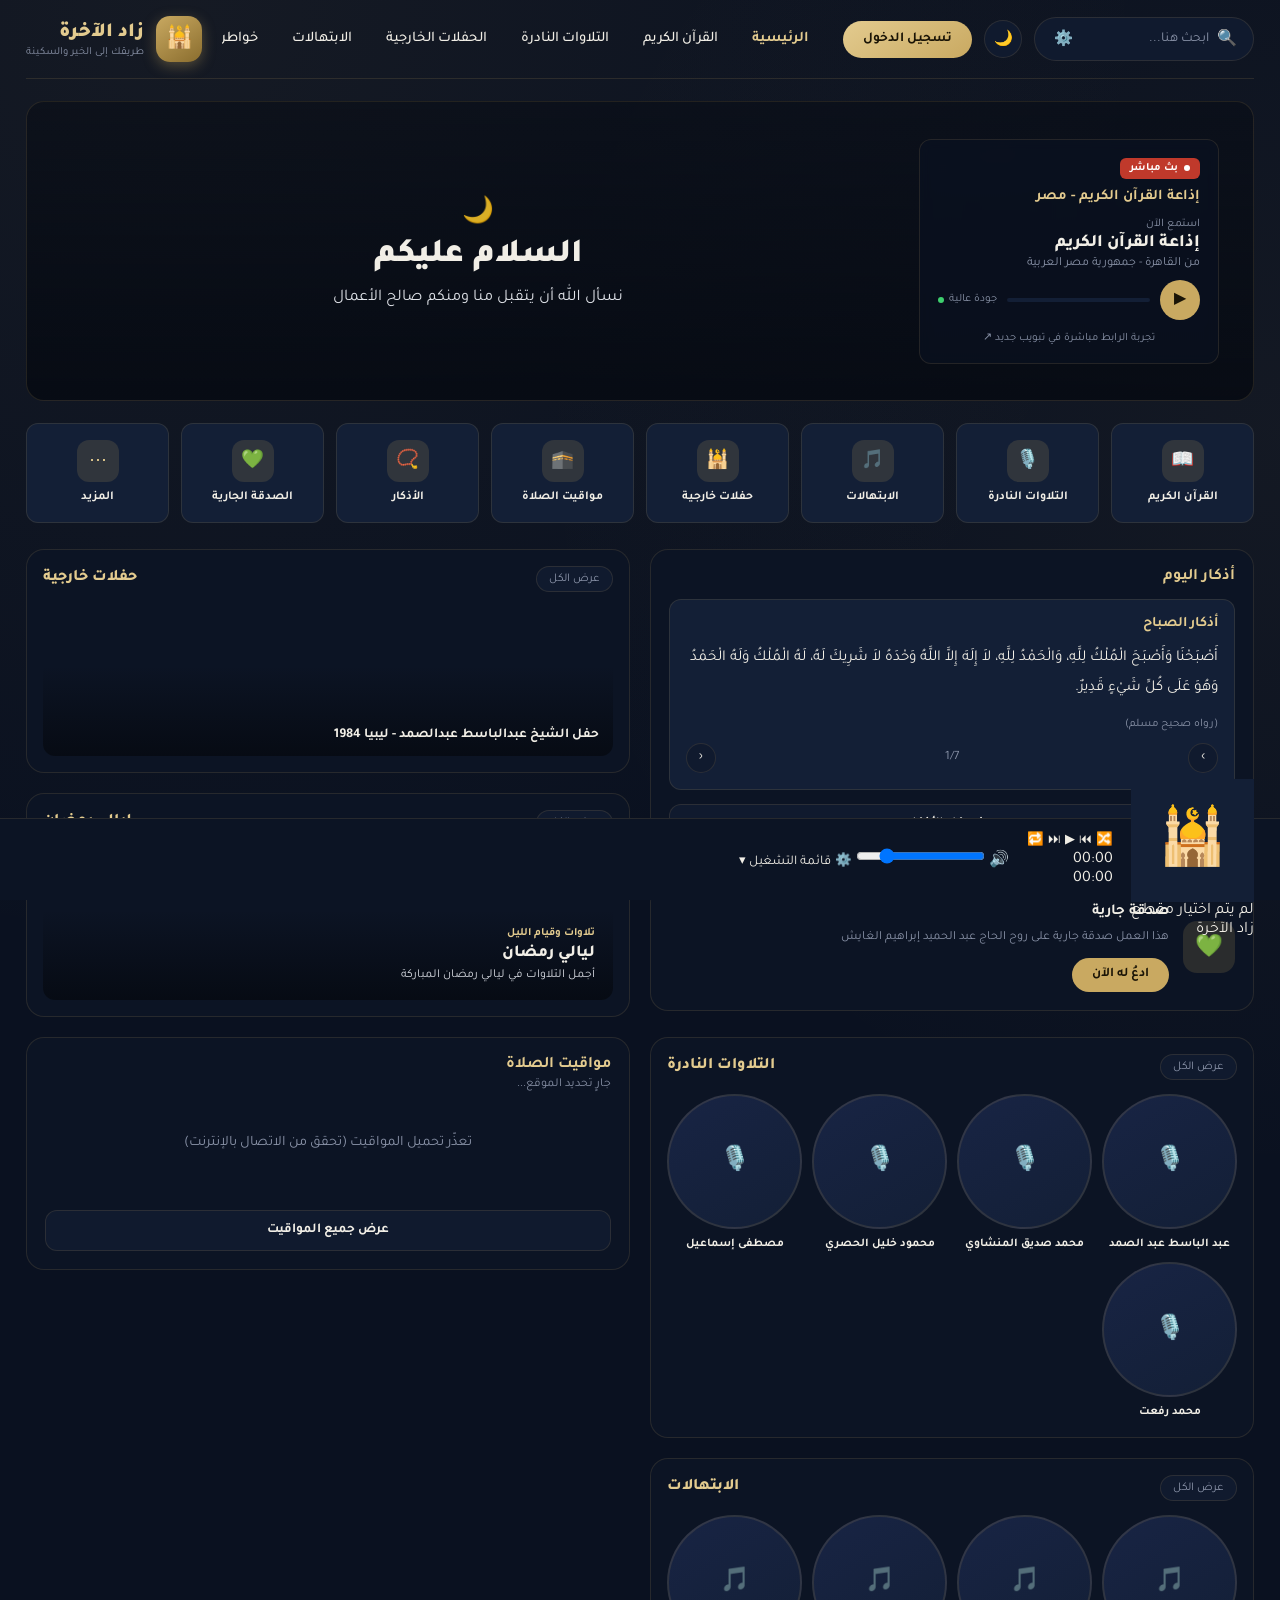
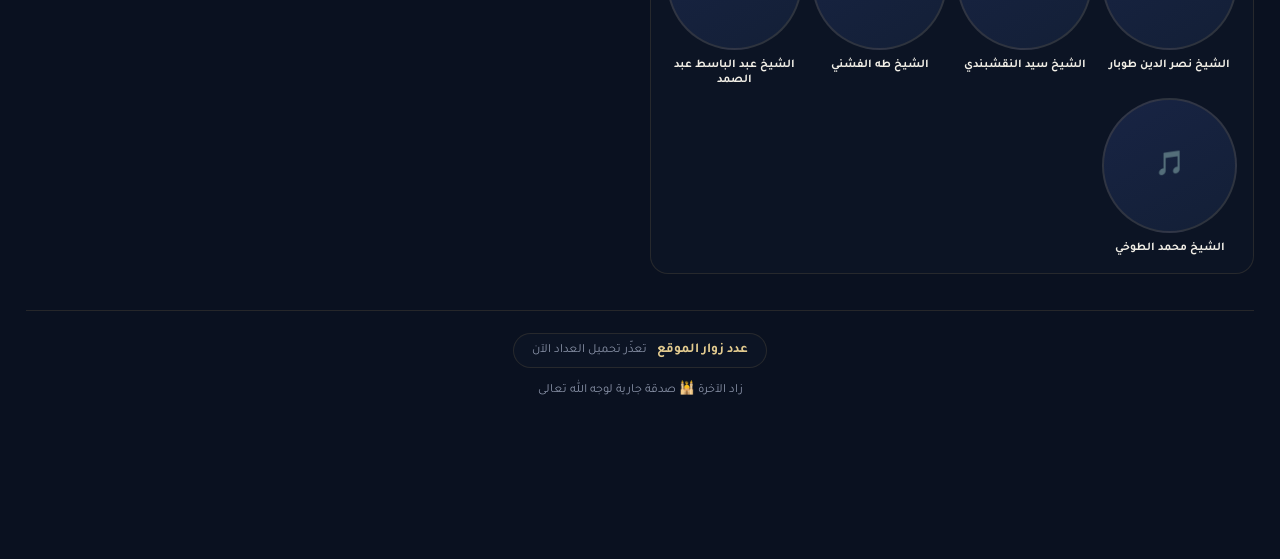
==== commit ef94c4f4: "fix" ====
--- a/index.html
+++ b/index.html
@@ -10,6 +10,54 @@
 </head>
 <body>
 
+<script>
+/* =========================================================
+   مكتبة الابتهالات الحقيقية - مُضمّنة هنا مباشرة (بدون ملف خارجي)
+   المصدر: Internet Archive (أرشيف رقمي عام موثوق)
+   ========================================================= */
+const IBTIHALAT_LIBRARY = [
+  {
+    munshid: "الشيخ نصر الدين طوبار",
+    tracks: [
+      {title:"جل المنادي (كاملة)", url:"https://archive.org/download/Ebtehalat_Ramadan/%D8%A7%D9%84%D8%B4%D9%8A%D8%AE%20%D9%86%D8%B5%D8%B1%20%D8%A7%D9%84%D8%AF%D9%8A%D9%86%20%D8%B7%D9%88%D8%A8%D8%A7%D8%B1%20%20%D8%AC%D9%84%20%D8%A7%D9%84%D9%85%D9%86%D8%A7%D8%AF%D9%8A%20%D9%83%D8%A7%D9%85%D9%84%D8%A9.mp3"},
+      {title:"حنيني", url:"https://archive.org/download/Ebtehalat_Ramadan/%D8%AD%D9%86%D9%8A%D9%86%D9%89%20%D9%80%20%D9%84%D9%84%D8%B4%D9%8A%D8%AE%20%D9%86%D8%B5%D8%B1%20%D8%A7%D9%84%D8%AF%D9%8A%D9%86%20%D8%B7%D9%88%D8%A8%D8%A7%D8%B1%20%D9%80%20%D9%85%D9%86%20%D8%A3%D8%B1%D9%88%D8%B9%20%D9%85%D8%A7%20%D8%AA%D8%B3%D9%85%D8%B9%20%D8%A3%D8%B0%D9%86%D9%83.mp3"},
+      {title:"حين يهدي الصبح", url:"https://archive.org/download/Ebtehalat_Ramadan/%D8%AD%D9%8A%D9%86%20%D9%8A%D9%87%D8%AF%D9%8A%20%D8%A7%D9%84%D8%B5%D8%A8%D8%AD-%20%D8%B3%D8%A8%D8%AD%D8%AA%20%D9%84%D9%84%D9%87%20%D9%81%D9%8A%20%D8%A7%D9%84%D8%B9%D8%B4%20%D8%A7%D9%84%D8%B7%D9%8A%D9%88%D8%B1-%20%D9%86%D8%B5%D8%B1%20%D8%A7%D9%84%D8%AF%D9%8A%D9%86%20%D8%B7%D9%88%D8%A8%D8%A7%D8%B1.mp3"},
+      {title:"رمضان أشرق", url:"https://archive.org/download/Ebtehalat_Ramadan/%D9%86%D8%B5%D8%B1%20%D8%A7%D9%84%D8%AF%D9%8A%D9%86%20%D8%B7%D9%88%D8%A8%D8%A7%D8%B1%20%28%D8%B1%D9%85%D8%B6%D8%A7%D9%86%20%D8%A3%D8%B4%D8%B1%D9%82%20%29%D8%A7%D8%AC%D9%85%D9%84%20%D8%A7%D8%A8%D8%AA%D9%87%D8%A7%D9%84%D8%A7%D8%AA%20%D8%A7%D9%84%D8%B4%D9%8A%D8%AE.mp3"},
+      {title:"أسماء الله الحسنى", url:"https://archive.org/download/Ebtehalat_Ramadan/%D8%A3%D8%B3%D9%85%D8%A7%D8%A1%20%D8%A7%D9%84%D9%84%D9%87%20%D8%A7%D9%84%D8%AD%D8%B3%D9%86%D9%89%20-%20%D9%86%D8%B5%D8%B1%D8%A7%D9%84%D8%AF%D9%8A%D9%86%20%D8%B7%D9%88%D8%A8%D8%A7%D8%B1.mp3"},
+    ]
+  },
+  {
+    munshid: "الشيخ سيد النقشبندي",
+    img: "https://commons.wikimedia.org/wiki/Special:FilePath/Syed Naqshbandi.jpg",
+    tracks: [
+      {title:"الله يا الله", url:"https://archive.org/download/Ebtehalat_Ramadan/%D8%A7%D9%84%D8%B4%D9%8A%D8%AE%20%D8%B3%D9%8A%D8%AF%20%D8%A7%D9%84%D9%86%D9%82%D8%B4%D8%A8%D9%86%D8%AF%D9%89%20%D8%A7%D9%84%D9%84%D9%87%20%D9%8A%D8%A7%D8%A7%D9%84%D9%84%D9%87.mp3"},
+      {title:"يارب كرمك علينا يارب نصرك معانا", url:"https://archive.org/download/Ebtehalat_Ramadan/%D8%A7%D9%84%D8%B4%D9%8A%D8%AE%20%D8%B3%D9%8A%D8%AF%20%D8%A7%D9%84%D9%86%D9%82%D8%B4%D8%A8%D9%86%D8%AF%D9%8A%20%20%20%20%20%D9%8A%D8%A7%D8%B1%D8%A8%20%D9%83%D8%B1%D9%85%D9%83%20%D8%B9%D9%84%D9%8A%D9%86%D8%A7%20%20%D9%8A%D8%A7%D8%B1%D8%A8%20%D9%86%D8%B5%D8%B1%D9%83%20%D9%85%D8%B9%D8%A7%D9%86%D8%A7.mp3"},
+      {title:"مولاي إني ببابك قد بسطت يدي", url:"https://archive.org/download/Ebtehalat_Ramadan/%D9%85%D9%88%D9%84%D8%A7%D9%8A%20%D8%A5%D9%86%D9%8A%20%D8%A8%D8%A8%D8%A7%D8%A8%D9%83%20%D9%82%D8%AF%20%D8%A8%D8%B3%D8%B7%D8%AA%20%D9%8A%D8%AF%D9%8A%20-%20%D9%84%D9%84%D8%B4%D9%8A%D8%AE%20%D8%A7%D9%84%D9%86%D9%82%D8%B4%D8%A8%D9%86%D8%AF%D9%89.mp3"},
+      {title:"الله الله لا إله إلا الله", url:"https://archive.org/download/Ebtehalat_Ramadan/%D8%A7%D9%84%D9%86%D9%82%D8%B4%D8%A8%D9%86%D8%AF%D9%89%20--%20%D8%A7%D9%84%D9%84%D9%87%20%D8%A7%D9%84%D9%84%D9%87%20%D9%84%D8%A7%20%D8%A5%D9%84%D9%87%20%D8%A5%D9%84%D8%A7%20%D8%A7%D9%84%D9%84%D9%87.mp3"},
+    ]
+  },
+  {
+    munshid: "الشيخ طه الفشني",
+    tracks: [
+      {title:"يا أيها المختار (مسجد الحسين)", url:"https://archive.org/download/Ebtehalat_Ramadan/%D8%A7%D9%84%D8%B4%D9%8A%D8%AE%20%D8%B7%D9%87%20%D8%A7%D9%84%D9%81%D8%B4%D9%86%D9%89%20%D8%A7%D8%A8%D8%AA%D9%87%D8%A7%D9%84%20%D9%8A%D8%A7%20%D8%A3%D9%8A%D9%87%D8%A7%20%D8%A7%D9%84%D9%85%D8%AE%D8%AA%D8%A7%D8%B1%20%D9%85%D9%86%20%D9%85%D8%B3%D8%AC%D8%AF%20%D8%A7%D9%84%D8%AD%D8%B3%D9%8A%D9%86%20%D8%AC%D9%88%D8%AF%D8%A9%20%D9%81%D8%A7%D8%A6%D9%82%D8%A9.mp3"},
+      {title:"سبحان من عنت الوجوه لوجهه", url:"https://archive.org/download/Ebtehalat_Ramadan/%D8%A5%D8%A8%D8%AA%D9%87%D8%A7%D9%84%20%20%D8%B3%D8%A8%D8%AD%D8%A7%D9%86%20%D9%85%D9%86%20%D8%B9%D9%86%D8%AA%20%D8%A7%D9%84%D9%88%D8%AC%D9%88%D9%87%20%D9%84%D9%88%D8%AC%D9%87%D9%87%20-%D8%B7%D9%87%20%D8%A7%D9%84%D9%81%D8%B4%D9%86%D9%8A.mp3"},
+    ]
+  },
+  {
+    munshid: "الشيخ عبد الباسط عبد الصمد",
+    img: "https://commons.wikimedia.org/wiki/Special:FilePath/عبدالباسط عبد الصمد رحمه الله.jpg",
+    tracks: [
+      {title:"ابتهال الفجر", url:"https://archive.org/download/Ebtehalat_Ramadan/%D8%A7%D8%A8%D8%AA%D9%87%D8%A7%D9%84%20%D8%A7%D9%84%D9%81%D8%AC%D8%B1%20-%20%D8%A7%D9%84%D8%B4%D9%8A%D8%AE%20%D8%B9%D8%A8%D8%AF%D8%A7%D9%84%D8%A8%D8%A7%D8%B3%D8%B7.mp3"},
+    ]
+  },
+  {
+    munshid: "الشيخ محمد الطوخي",
+    tracks: [
+      {title:"من لي سواك", url:"https://archive.org/download/Ebtehalat_Ramadan/%D8%A7%D9%84%D9%85%D8%A8%D8%AA%D9%87%D9%84%20%D8%A7%D9%84%D8%B4%D9%8A%D8%AE%20%D9%85%D8%AD%D9%85%D8%AF%20%D8%A7%D9%84%D8%B7%D9%88%D8%AE%D9%8A%20%28%D9%85%D9%86%20%D9%84%D9%8A%20%D8%B3%D9%88%D8%A7%D9%83%29.mp3"},
+    ]
+  },
+];
+</script>
 <script>
 function renderPage(){
   const c = document.getElementById("page-content");
@@ -194,7 +242,6 @@
 
 <script src="js/quran-data.js"></script>
 <script src="js/azkar-data.js"></script>
-<script src="js/ibtihalat-data.js"></script>
 <script src="js/layout.js"></script>
 </body>
 </html>
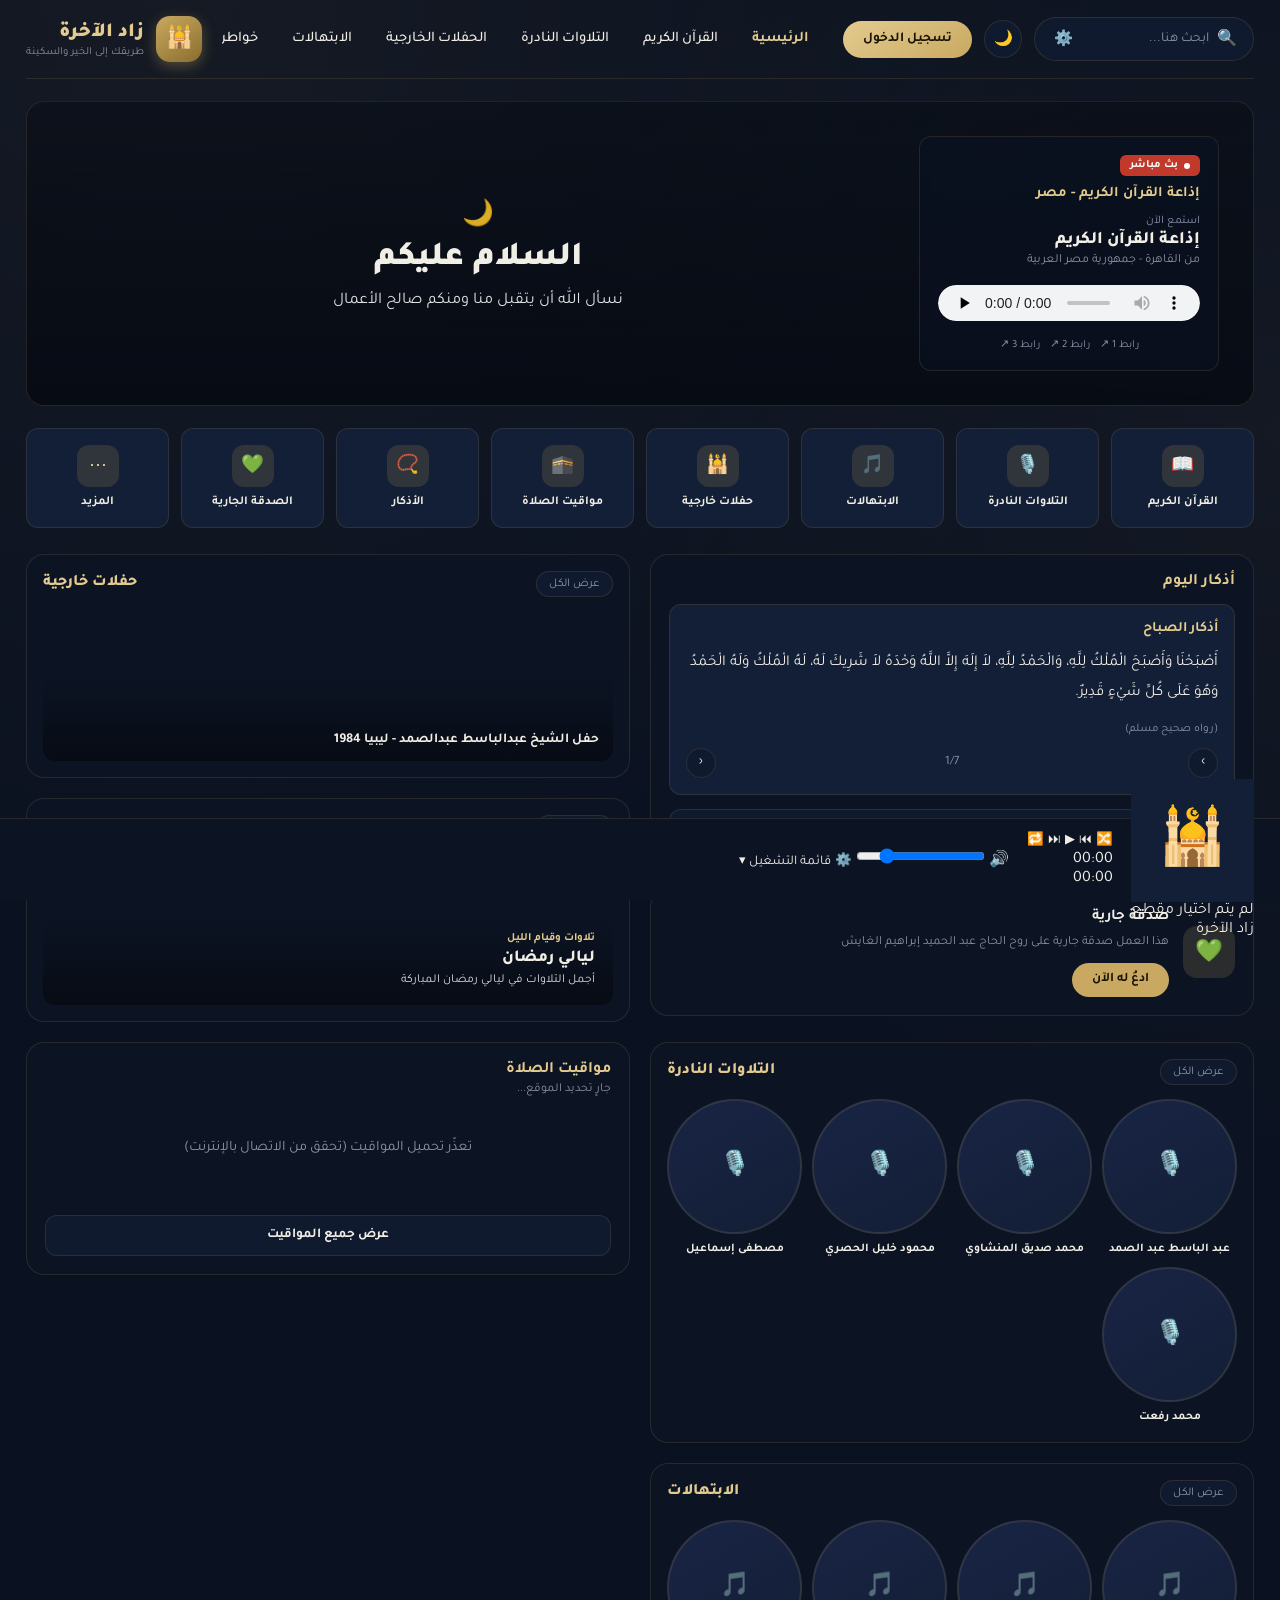
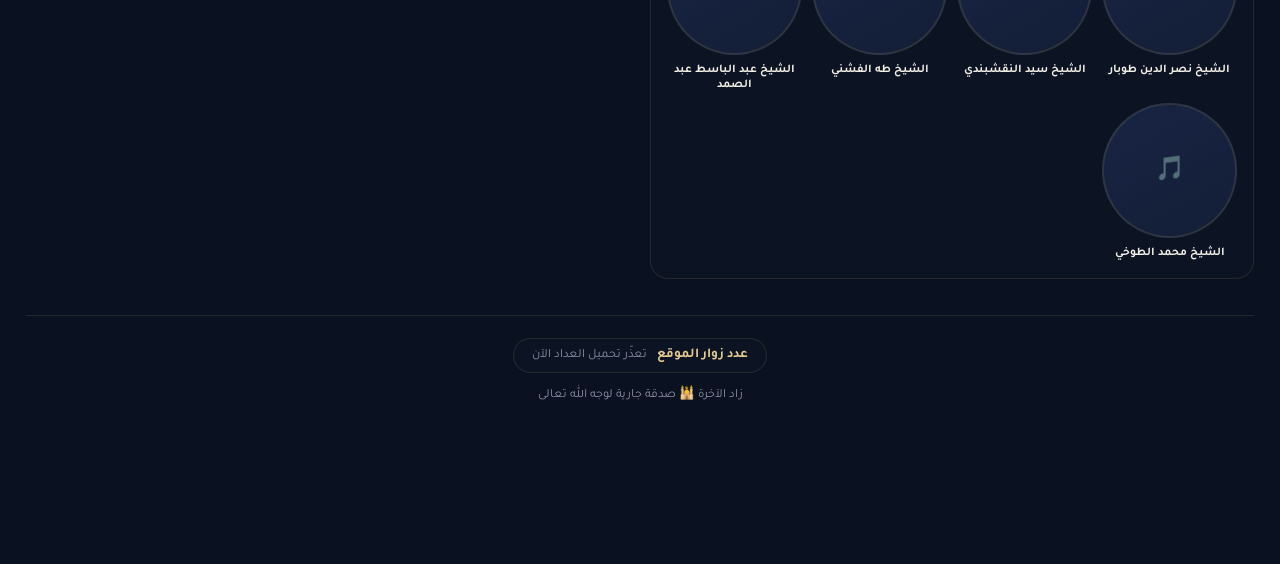
==== commit c97953c0: "fex" ====
--- a/index.html
+++ b/index.html
@@ -72,12 +72,17 @@
             <h3>إذاعة القرآن الكريم</h3>
             <p>من القاهرة - جمهورية مصر العربية</p>
           </div>
-          <div class="radio-controls">
-            <button class="radio-play-btn" id="radio-play">▶</button>
-            <div class="radio-progress"><i></i></div>
-            <span class="radio-quality">جودة عالية <i class="dot-green"></i></span>
-          </div>
-          <a href="https://backup.qurango.net/radio/mix" target="_blank" rel="noopener" style="display:block; margin-top:10px; font-size:.7rem; color:var(--text-muted); text-align:center;">تجربة الرابط مباشرة في تبويب جديد ↗</a>
+          <audio controls preload="none" style="width:100%; height:36px; margin-top:8px; border-radius:20px;">
+            <source src="https://backup.qurango.net/radio/mix" type="audio/mpeg">
+            <source src="https://backup.qurango.net/radio/tarateel" type="audio/mpeg">
+            <source src="https://stream.radiojar.com/8s5u5tpdtwzuv" type="audio/mpeg">
+            متصفحك لا يدعم تشغيل الصوت مباشرة.
+          </audio>
+          <div style="display:flex; gap:10px; justify-content:center; margin-top:8px; font-size:.68rem;">
+            <a href="https://backup.qurango.net/radio/mix" target="_blank" rel="noopener" style="color:var(--text-muted);">رابط 1 ↗</a>
+            <a href="https://backup.qurango.net/radio/tarateel" target="_blank" rel="noopener" style="color:var(--text-muted);">رابط 2 ↗</a>
+            <a href="https://stream.radiojar.com/8s5u5tpdtwzuv" target="_blank" rel="noopener" style="color:var(--text-muted);">رابط 3 ↗</a>
+          </div>
         </div>
         <div class="hero-text">
           <div class="crescent">🌙</div>
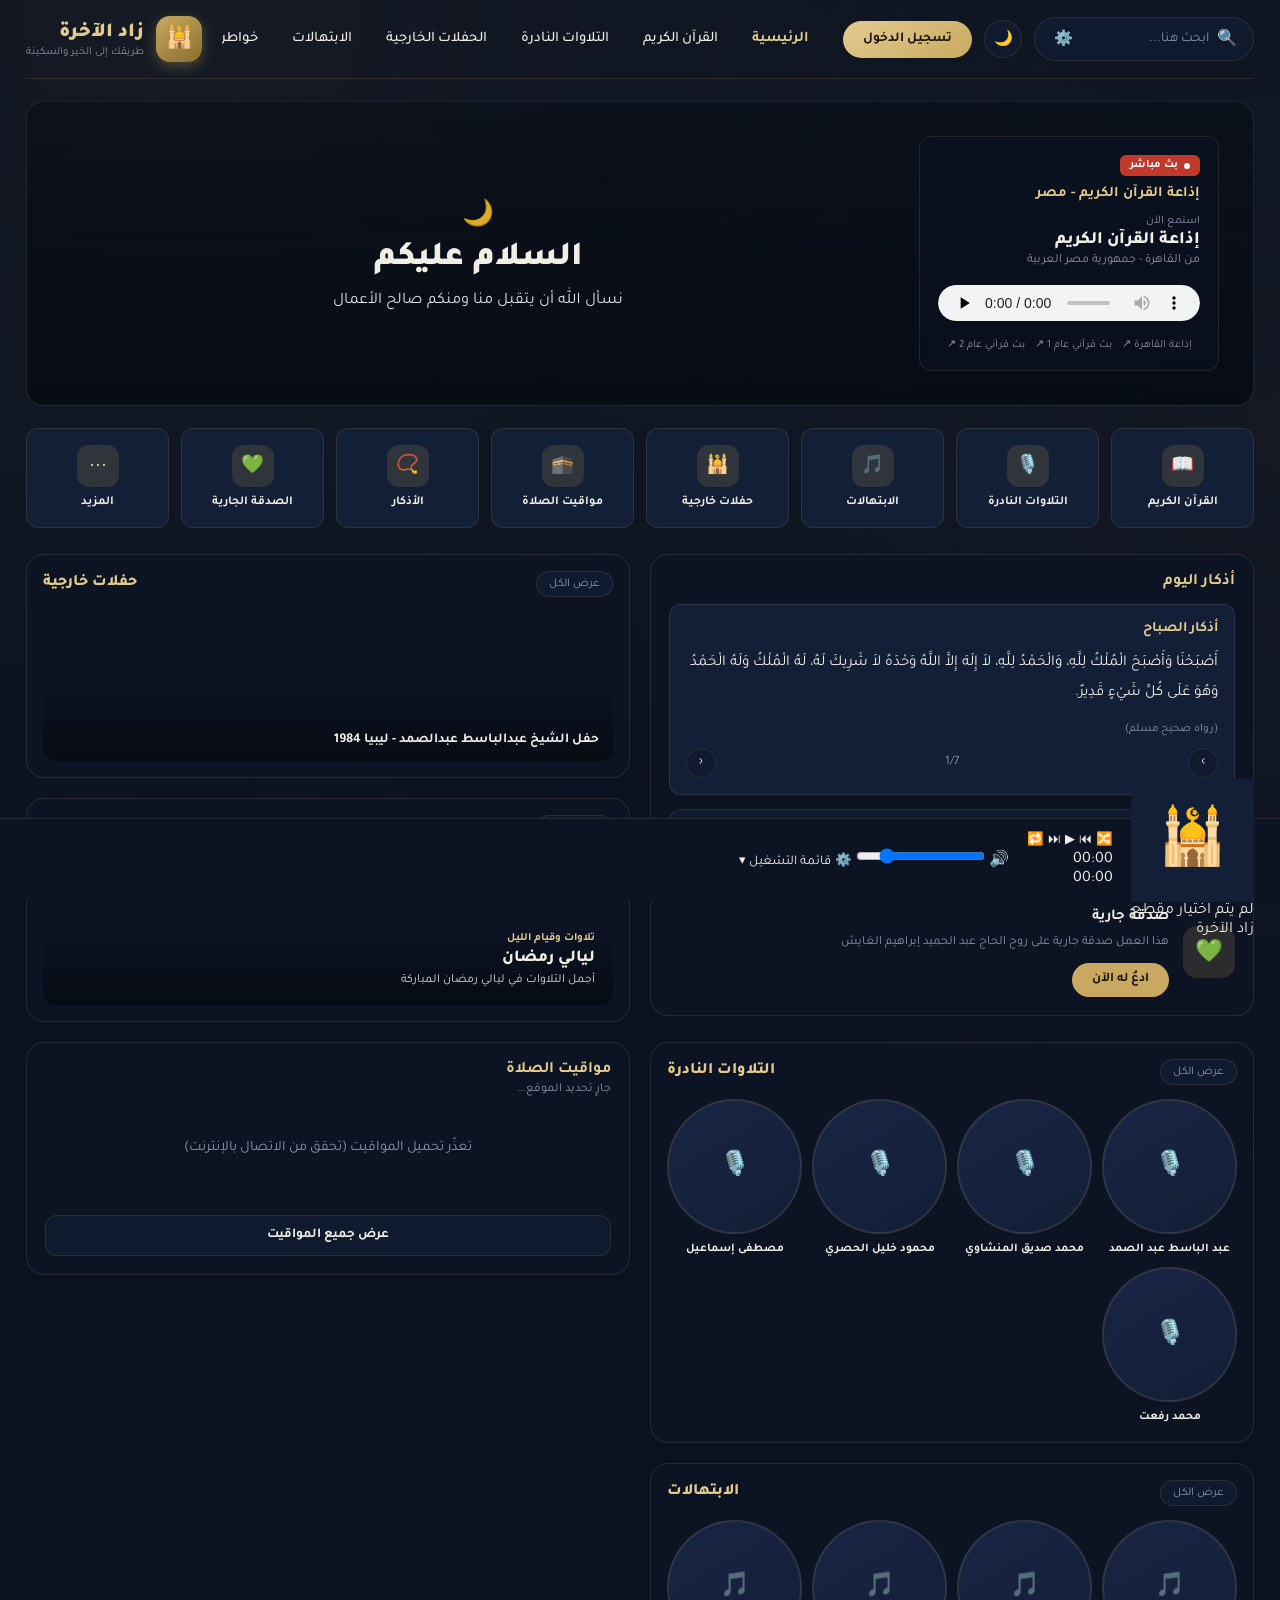
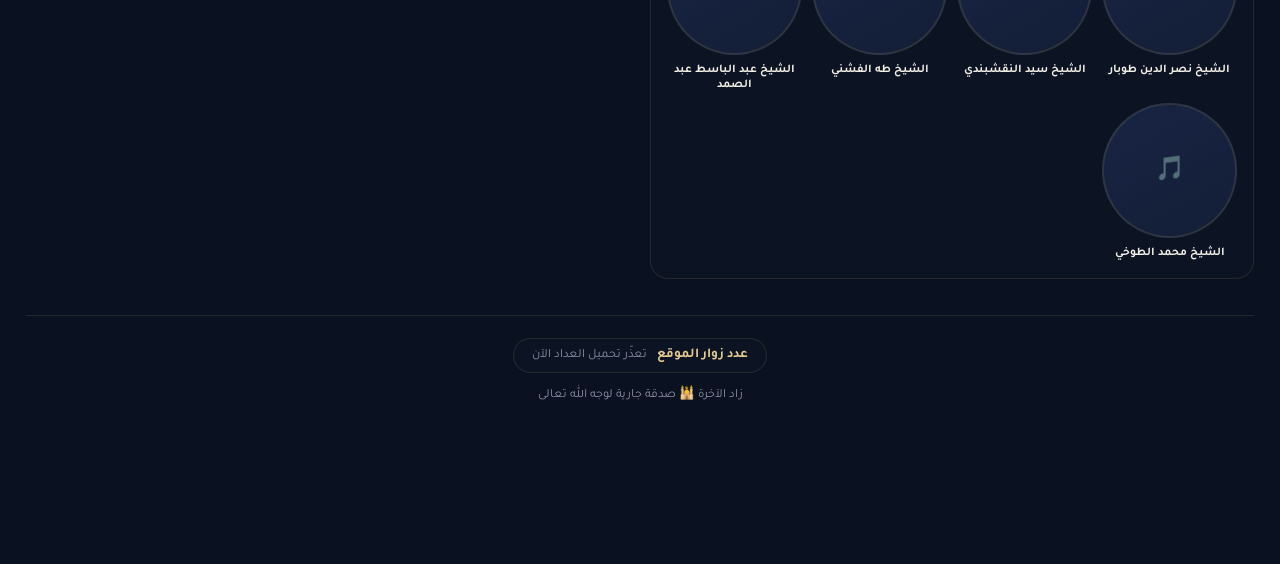
==== commit 8068d442: "u[date" ====
--- a/index.html
+++ b/index.html
@@ -73,15 +73,15 @@
             <p>من القاهرة - جمهورية مصر العربية</p>
           </div>
           <audio controls preload="none" style="width:100%; height:36px; margin-top:8px; border-radius:20px;">
+            <source src="https://stream.radiojar.com/8s5u5tpdtwzuv" type="audio/mpeg">
             <source src="https://backup.qurango.net/radio/mix" type="audio/mpeg">
             <source src="https://backup.qurango.net/radio/tarateel" type="audio/mpeg">
-            <source src="https://stream.radiojar.com/8s5u5tpdtwzuv" type="audio/mpeg">
             متصفحك لا يدعم تشغيل الصوت مباشرة.
           </audio>
           <div style="display:flex; gap:10px; justify-content:center; margin-top:8px; font-size:.68rem;">
-            <a href="https://backup.qurango.net/radio/mix" target="_blank" rel="noopener" style="color:var(--text-muted);">رابط 1 ↗</a>
-            <a href="https://backup.qurango.net/radio/tarateel" target="_blank" rel="noopener" style="color:var(--text-muted);">رابط 2 ↗</a>
-            <a href="https://stream.radiojar.com/8s5u5tpdtwzuv" target="_blank" rel="noopener" style="color:var(--text-muted);">رابط 3 ↗</a>
+            <a href="https://stream.radiojar.com/8s5u5tpdtwzuv" target="_blank" rel="noopener" style="color:var(--text-muted);">إذاعة القاهرة ↗</a>
+            <a href="https://backup.qurango.net/radio/mix" target="_blank" rel="noopener" style="color:var(--text-muted);">بث قرآني عام 1 ↗</a>
+            <a href="https://backup.qurango.net/radio/tarateel" target="_blank" rel="noopener" style="color:var(--text-muted);">بث قرآني عام 2 ↗</a>
           </div>
         </div>
         <div class="hero-text">
